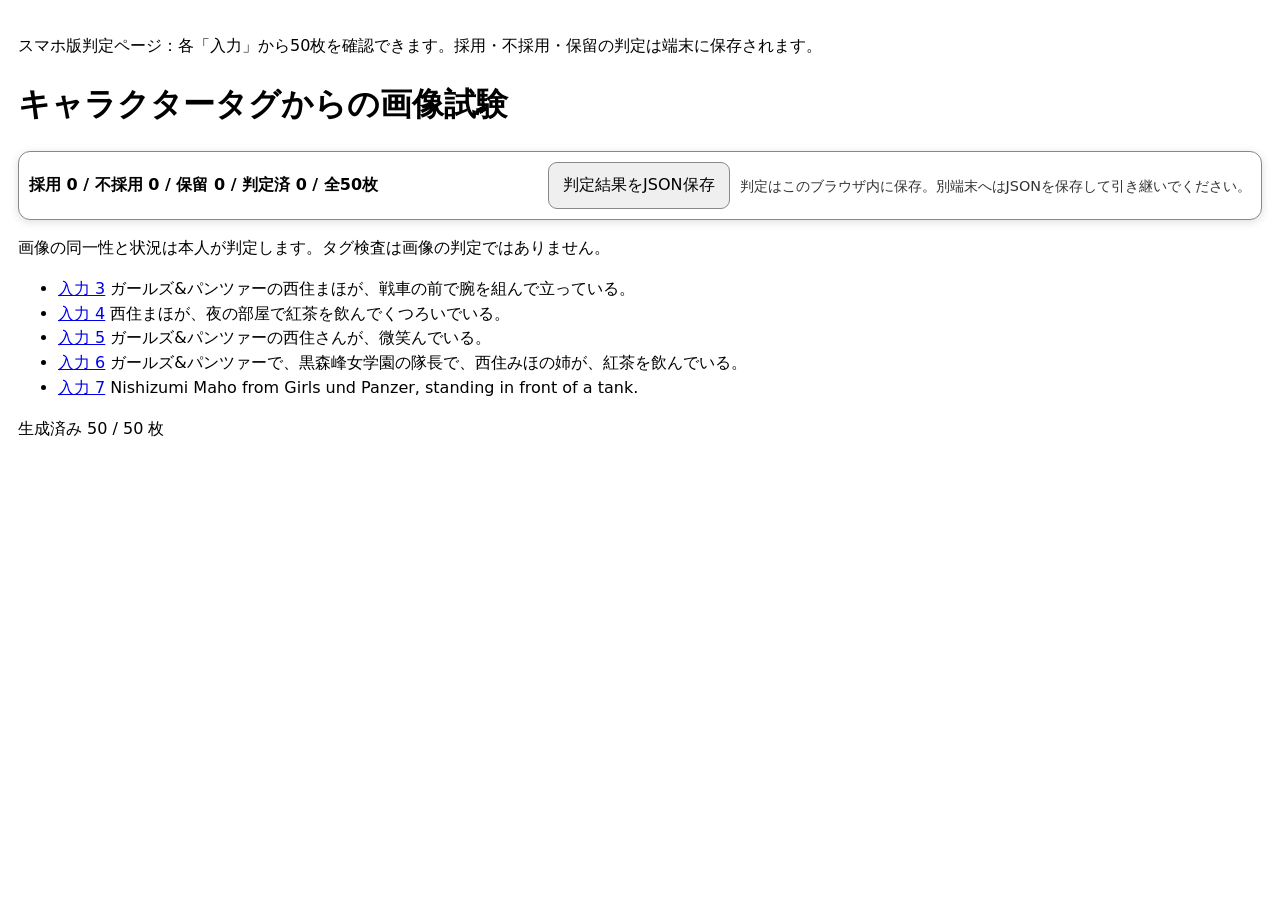
==== index.html @ db149118 "Publish iPhone review gallery for 50 evaluation images" ====
<!doctype html><html lang="ja"><meta charset="utf-8"><meta name="viewport" content="width=device-width"><title>画像試験</title><style>:root{color-scheme:light dark}body{font:16px system-ui;margin:1rem}table{border-collapse:collapse;table-layout:fixed;width:100%}td,th{border:1px solid #888;vertical-align:top;padding:.5rem;overflow-wrap:anywhere}img{width:100%}pre{white-space:pre-wrap;overflow-wrap:anywhere;font:inherit}.im{width:25%}.tags{width:22%}</style><link rel="stylesheet" href="review.css"><body><p>スマホ版判定ページ：各「入力」から50枚を確認できます。採用・不採用・保留の判定は端末に保存されます。</p>
<h1>キャラクタータグからの画像試験</h1><p>画像の同一性と状況は本人が判定します。タグ検査は画像の判定ではありません。</p><ul>
<li><a href="case-3.html">入力 3</a> ガールズ&amp;パンツァーの西住まほが、戦車の前で腕を組んで立っている。</li>
<li><a href="case-4.html">入力 4</a> 西住まほが、夜の部屋で紅茶を飲んでくつろいでいる。</li>
<li><a href="case-5.html">入力 5</a> ガールズ&amp;パンツァーの西住さんが、微笑んでいる。</li>
<li><a href="case-6.html">入力 6</a> ガールズ&amp;パンツァーで、黒森峰女学園の隊長で、西住みほの姉が、紅茶を飲んでいる。</li>
<li><a href="case-7.html">入力 7</a> Nishizumi Maho from Girls und Panzer, standing in front of a tank.</li>
</ul><p>生成済み 50 / 50 枚</p><script src="review.js"></script></body></html>
---- review.css ----
/* Mobile-friendly review controls. Content and image files are unchanged. */
body {max-width: 1540px; margin: 0 auto; padding: 18px; line-height: 1.55}
nav {margin-bottom: 14px}
.review-controls {display:flex;gap:7px;flex-wrap:wrap;margin-top:9px}
.review-controls button {padding:8px 12px;border:1px solid #777;border-radius:9px;background:transparent;color:inherit;font:inherit;cursor:pointer}
.review-controls button.selected {background:#126455;color:#fff;border-color:#126455}
.review-controls .status {font-size:.85em;padding-top:9px;opacity:.85}
.review-toolbar {position:sticky;top:0;z-index:8;background:Canvas;color:CanvasText;border:1px solid #888;border-radius:12px;padding:10px;margin:12px 0;display:flex;align-items:center;gap:10px;flex-wrap:wrap;box-shadow:0 2px 10px #0002}
.review-toolbar button {padding:10px 14px;border-radius:9px;border:1px solid #888;background:ButtonFace;color:ButtonText;font:inherit}
.review-toolbar strong {margin-right:auto}
.review-hint {font-size:.9rem;opacity:.8}
.im img,.im a {display:block;max-width:100%;height:auto}
@media (max-width:760px) {
  body {padding:10px;font-size:15px}
  h1 {font-size:1.4rem}
  table,tbody,tr,td {display:block;width:100%;box-sizing:border-box}
  table {border:0}
  thead {display:none}
  tr {border:1px solid #888;border-radius:14px;overflow:hidden;margin:0 0 16px;background:Canvas}
  td {border:0;border-bottom:1px solid #9995;padding:10px}
  td:last-child {border-bottom:0}
  td:before {font-weight:bold;display:block;font-size:.78rem;opacity:.72;margin-bottom:4px}
  td:nth-child(1):before {content:"元の入力"}
  td:nth-child(2):before {content:"描かせたいもの"}
  td:nth-child(3):before {content:"タグ文字列"}
  td:nth-child(4):before {content:"生成画像"}
  td:nth-child(5):before {content:"前提条件の検査"}
  td.im {width:100%;padding:0}
  td.im:before {margin:10px 10px 0}
  td.im img {width:100%;max-width:none}
  td pre {font-size:13px;line-height:1.45}
  .review-toolbar {top:5px}
}
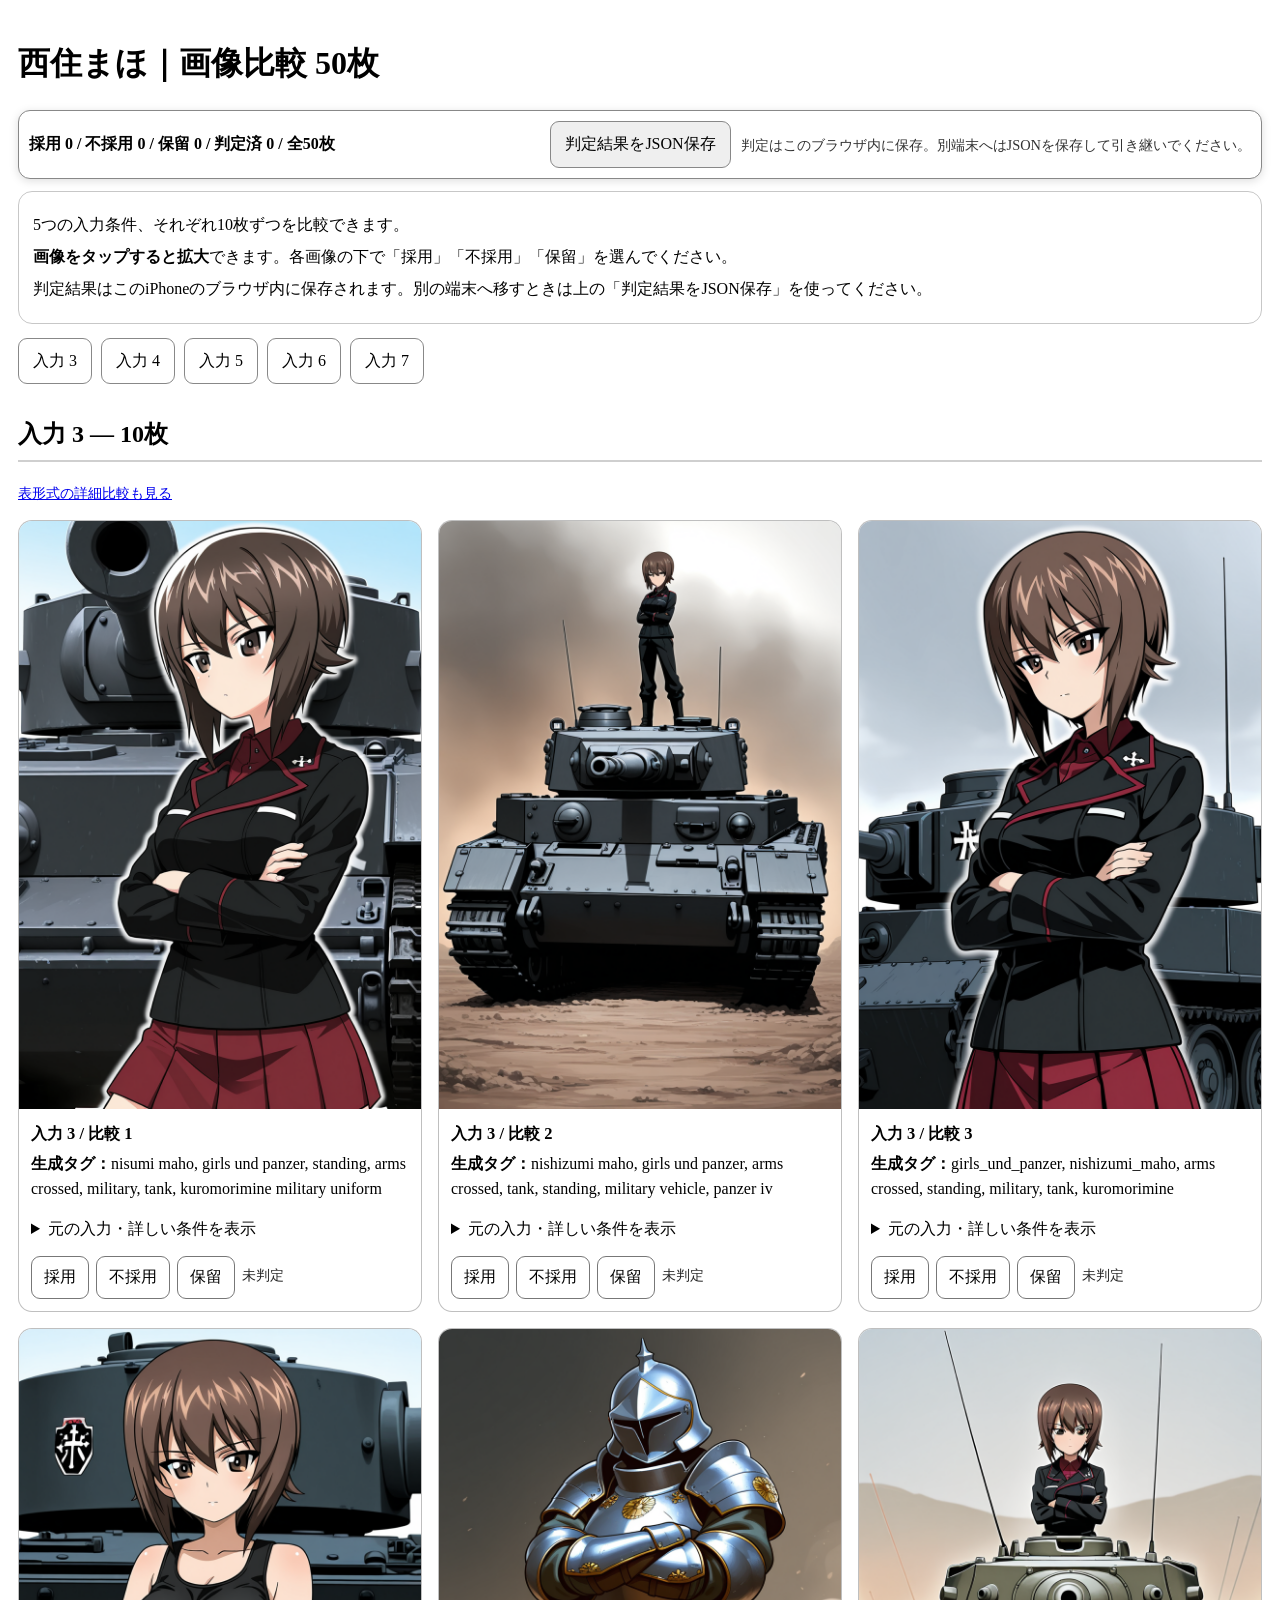
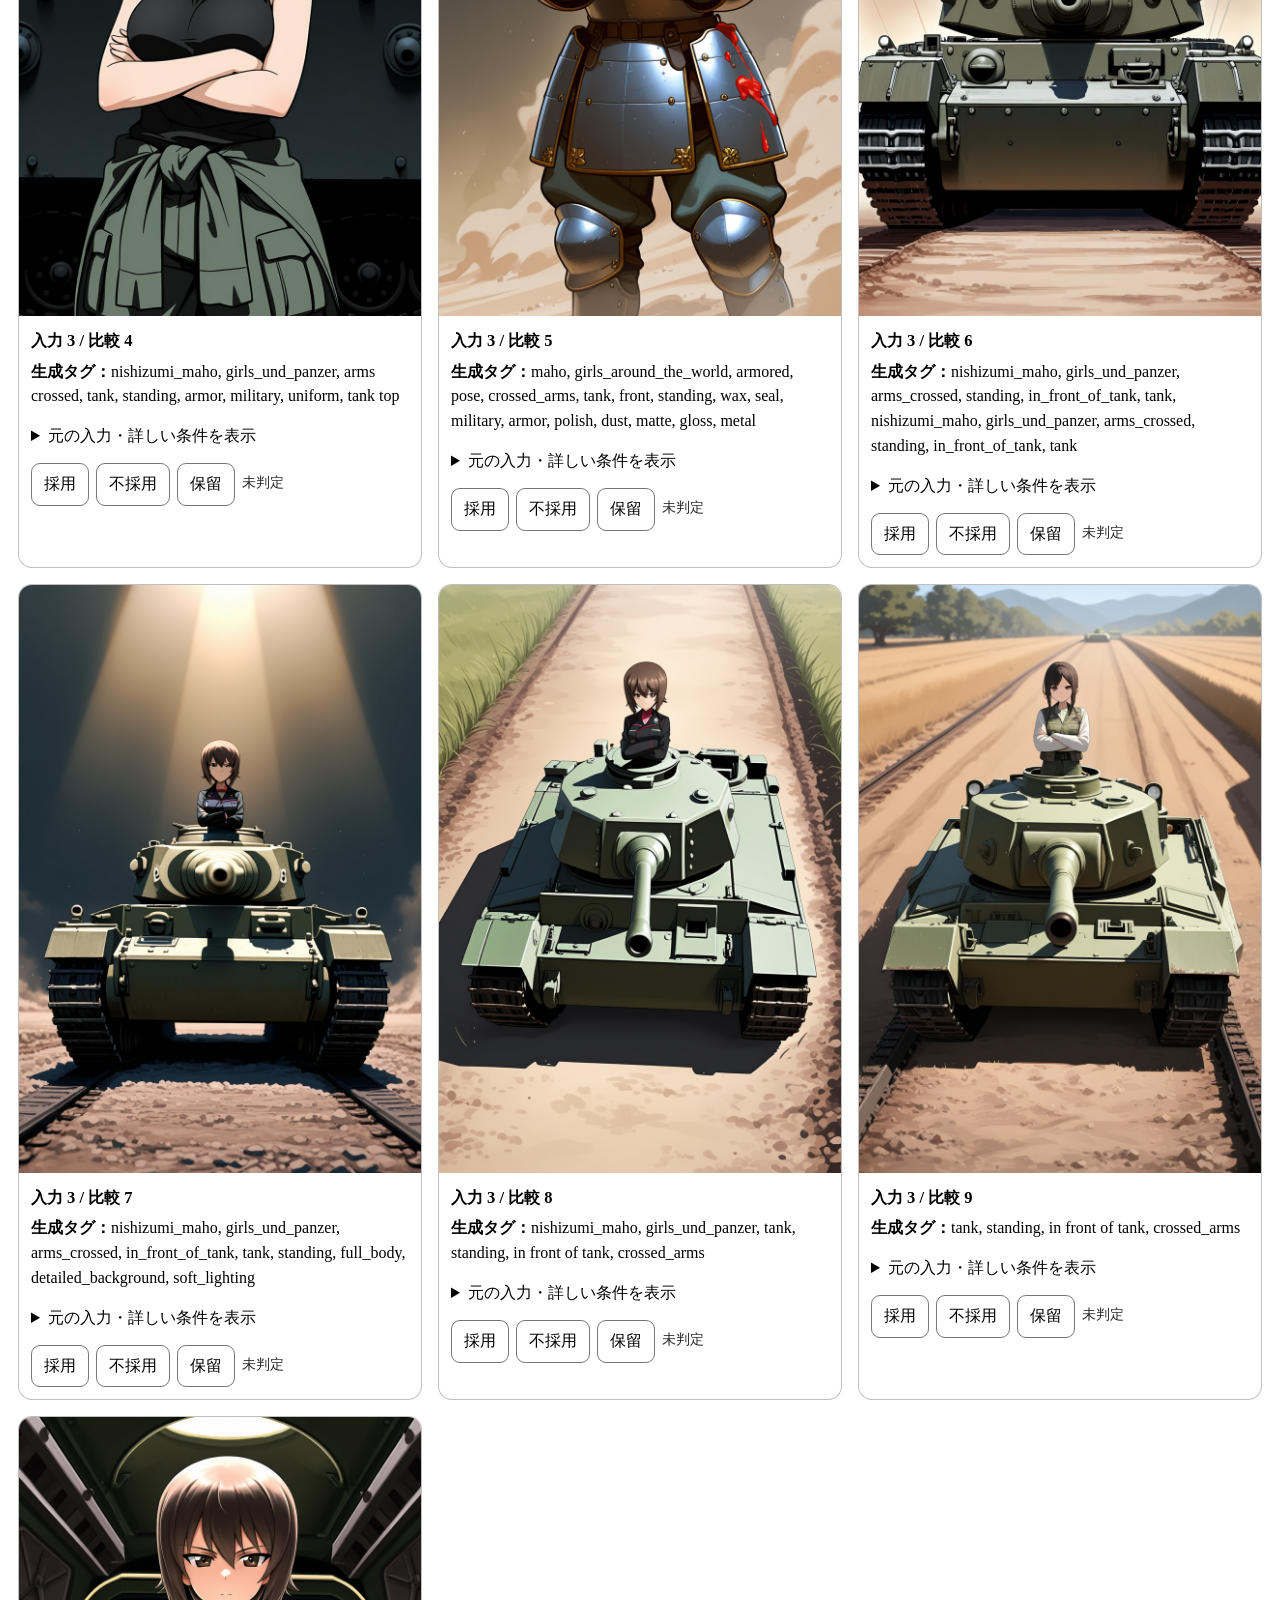
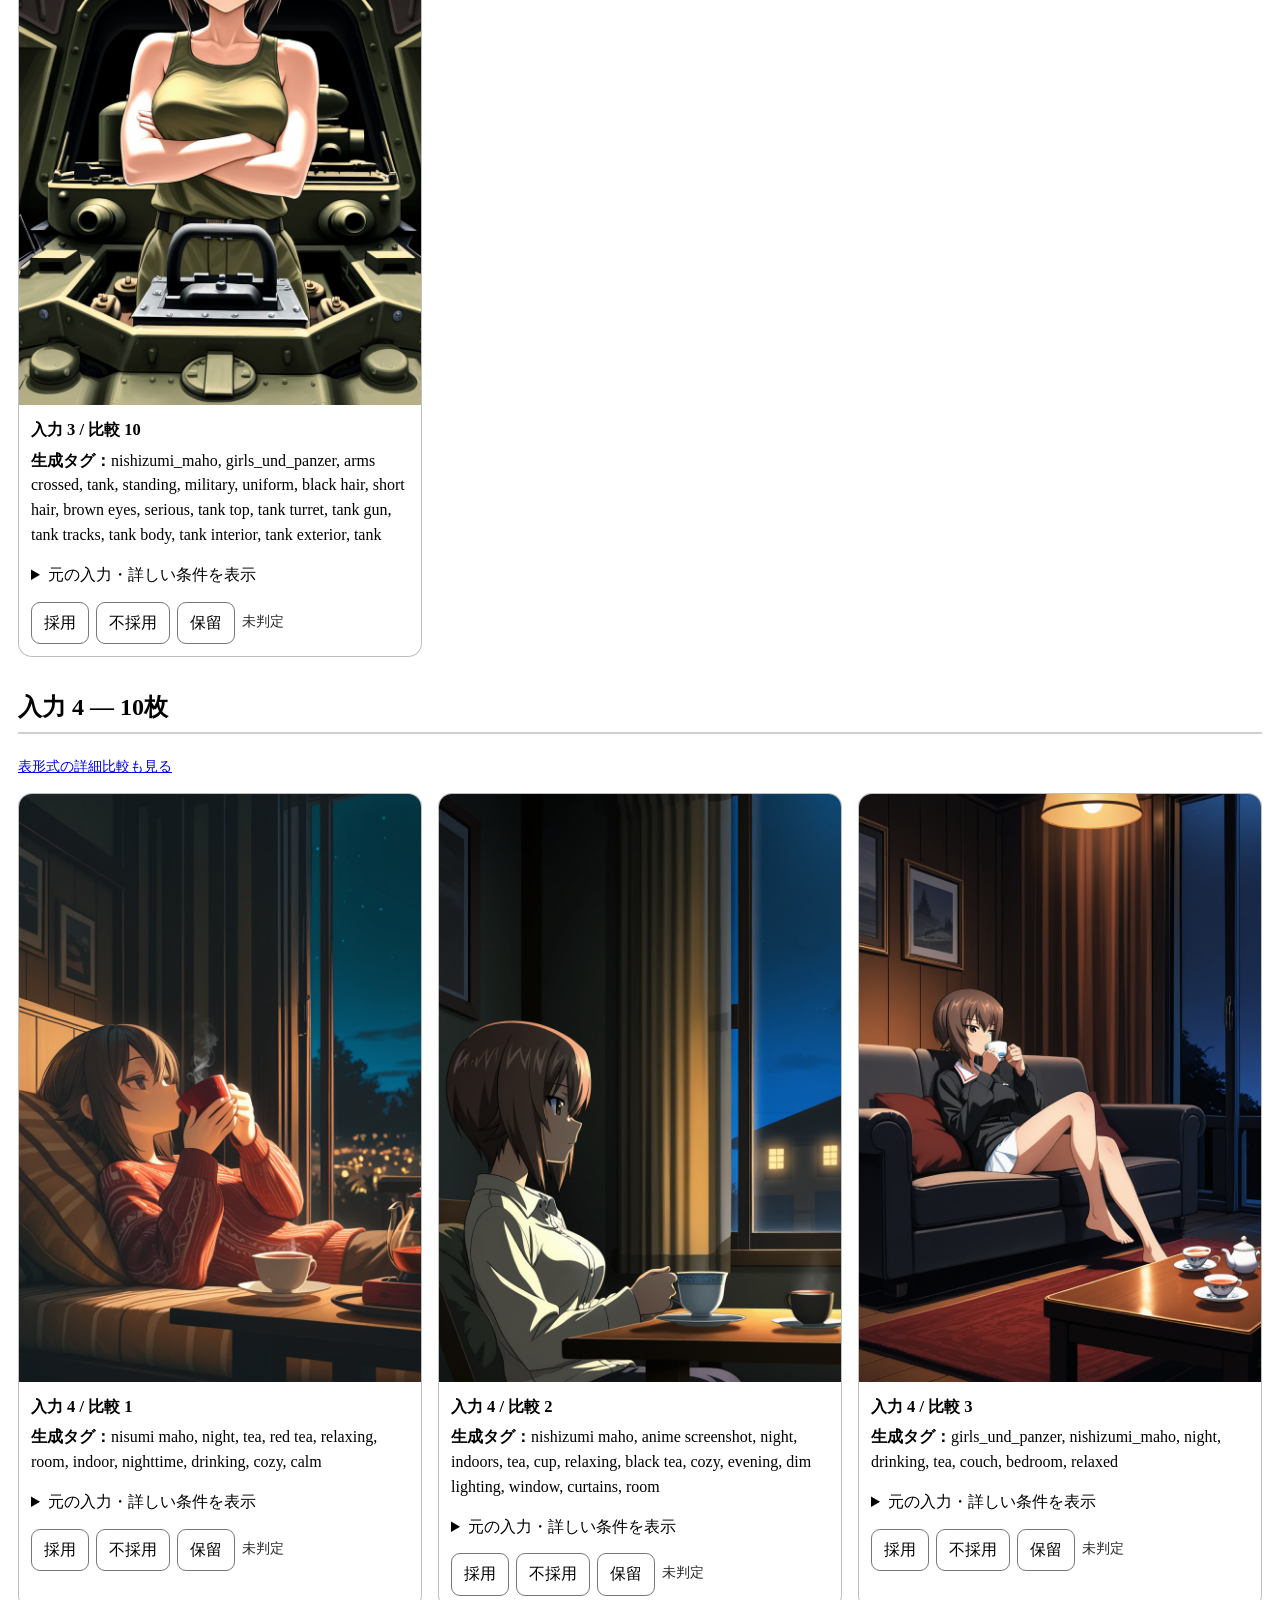
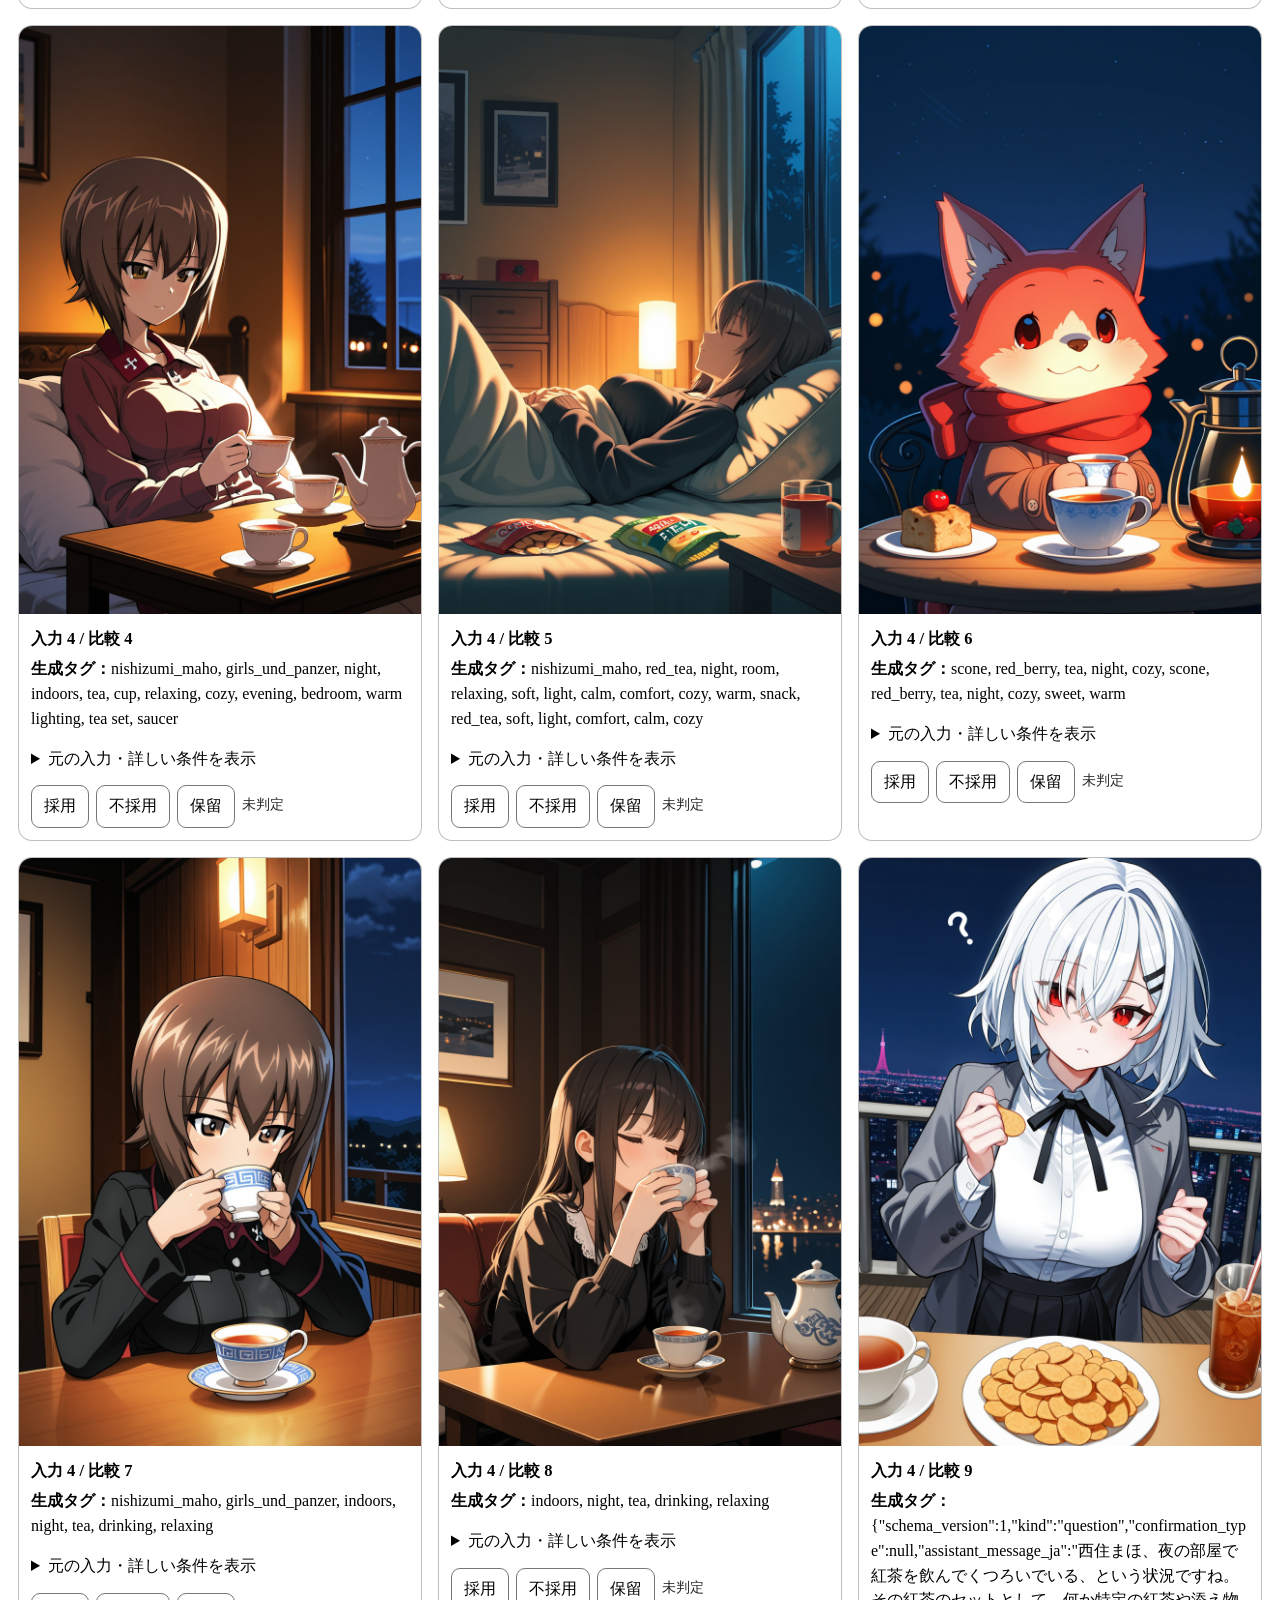
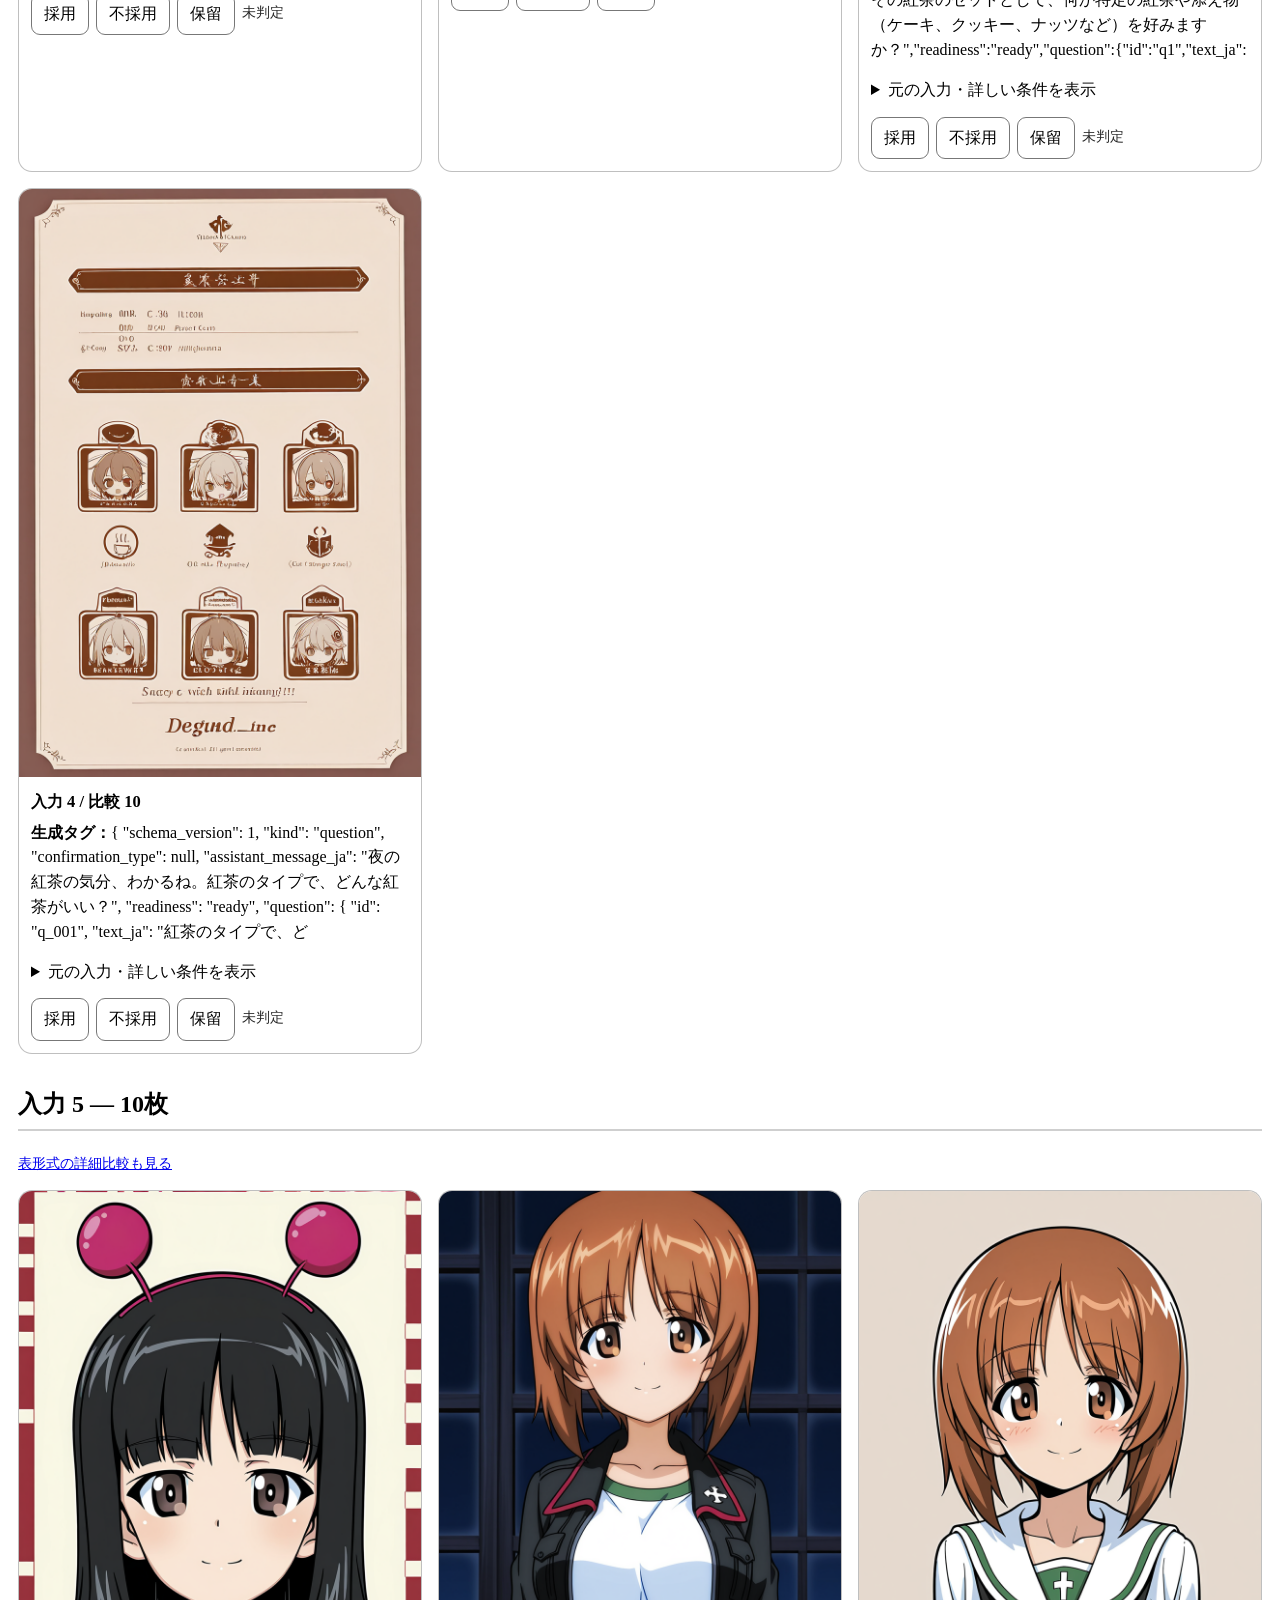
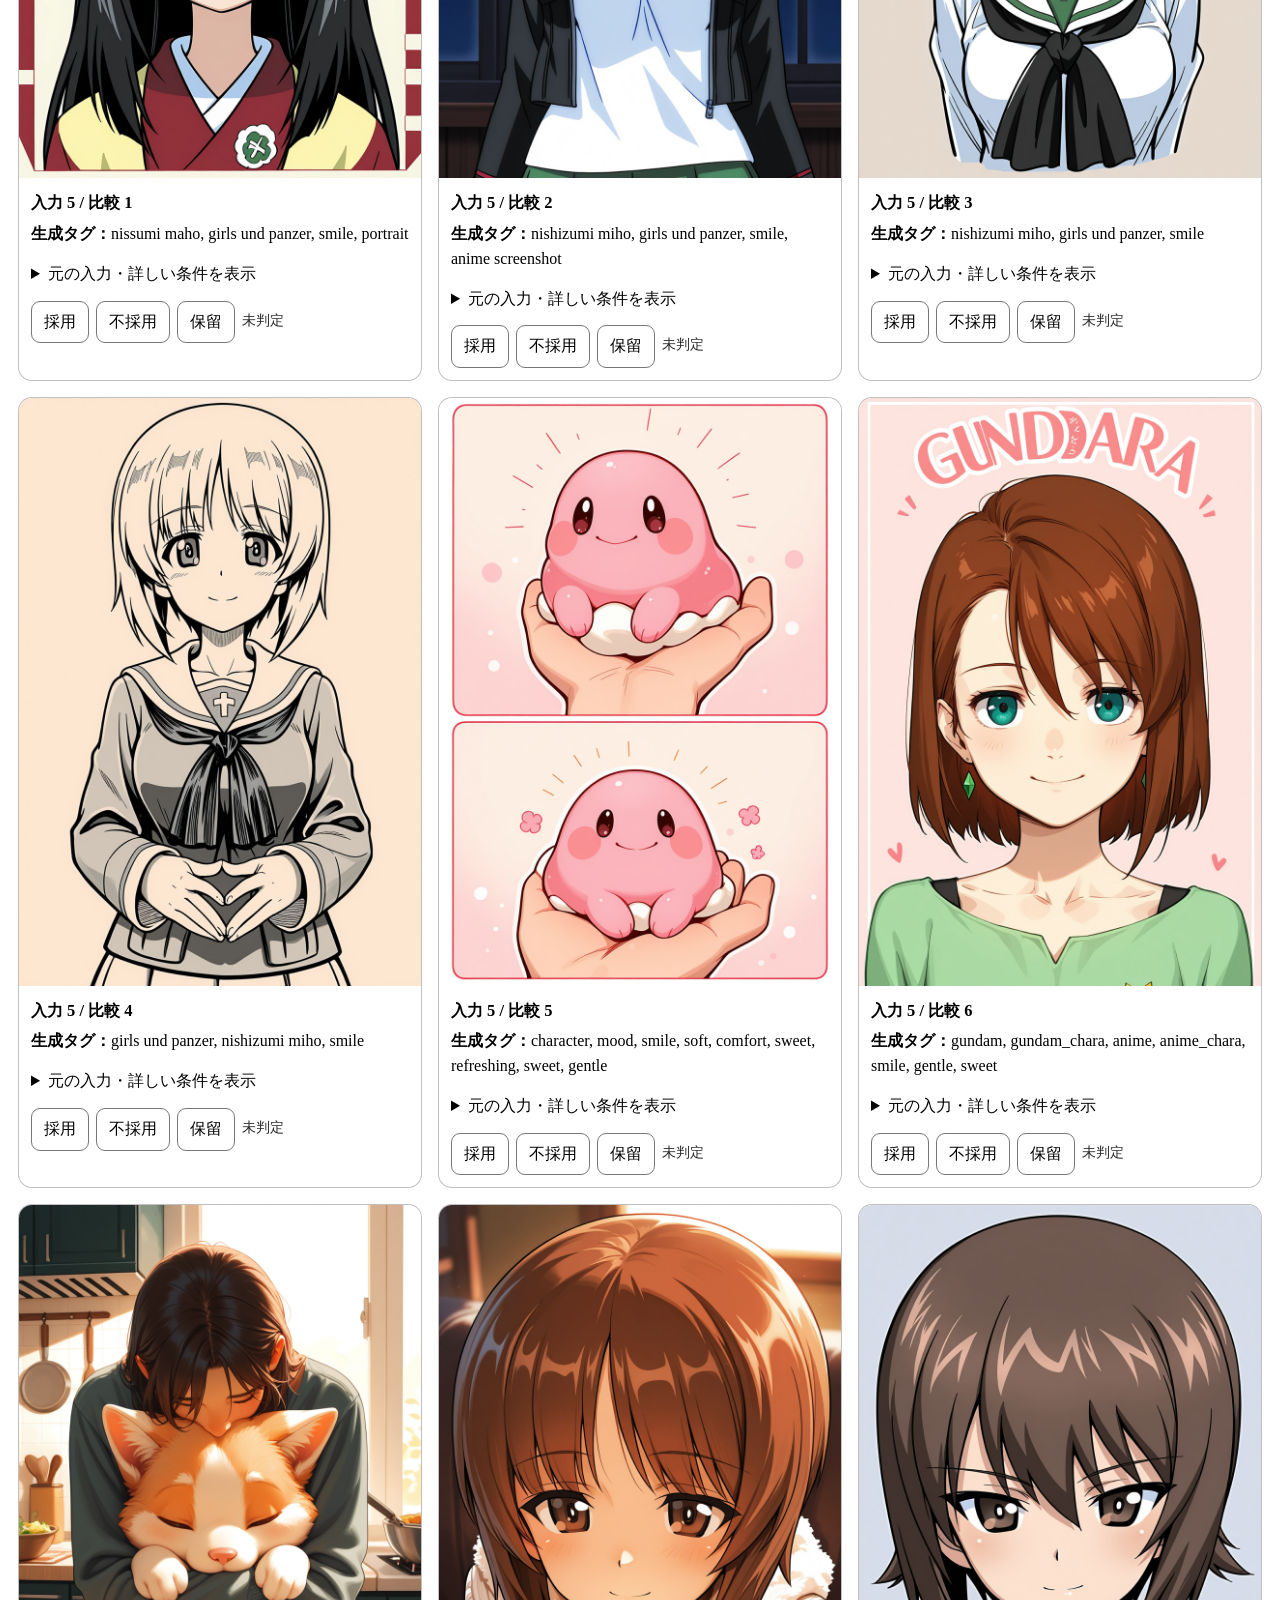
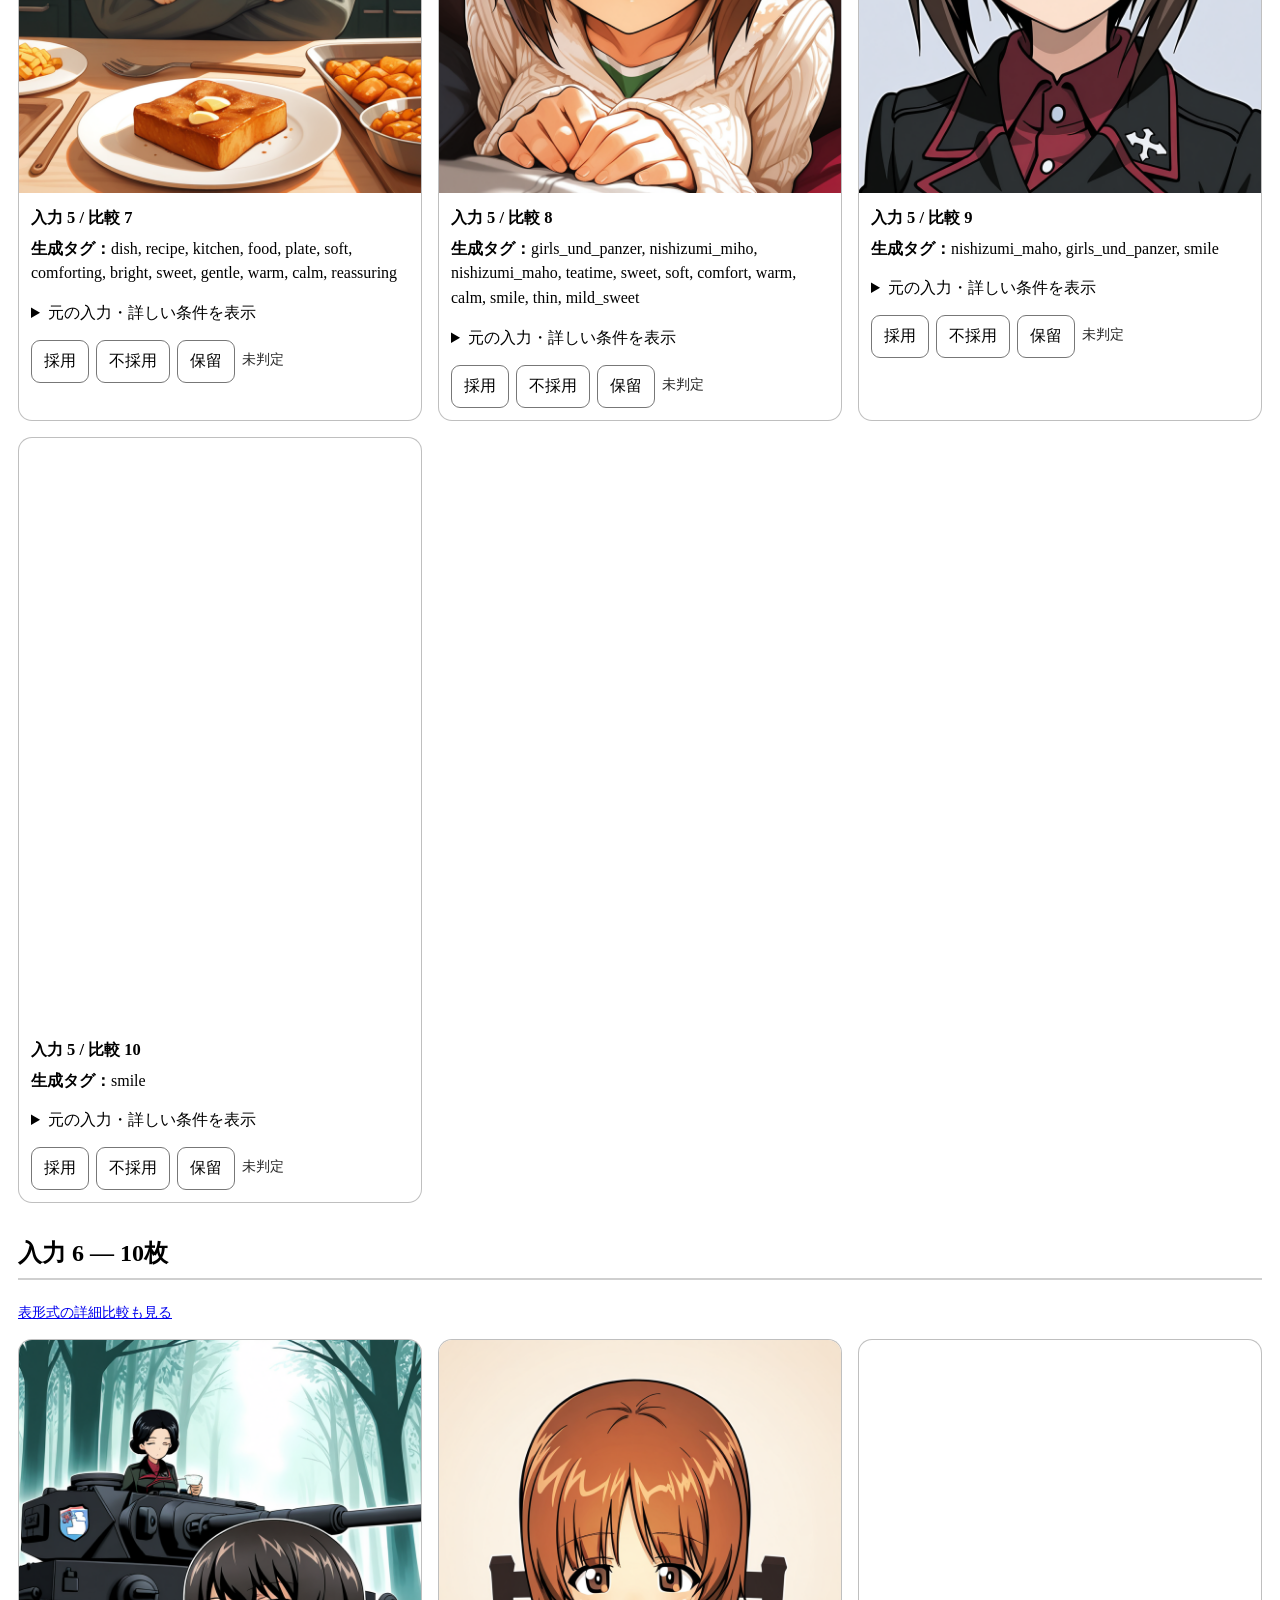
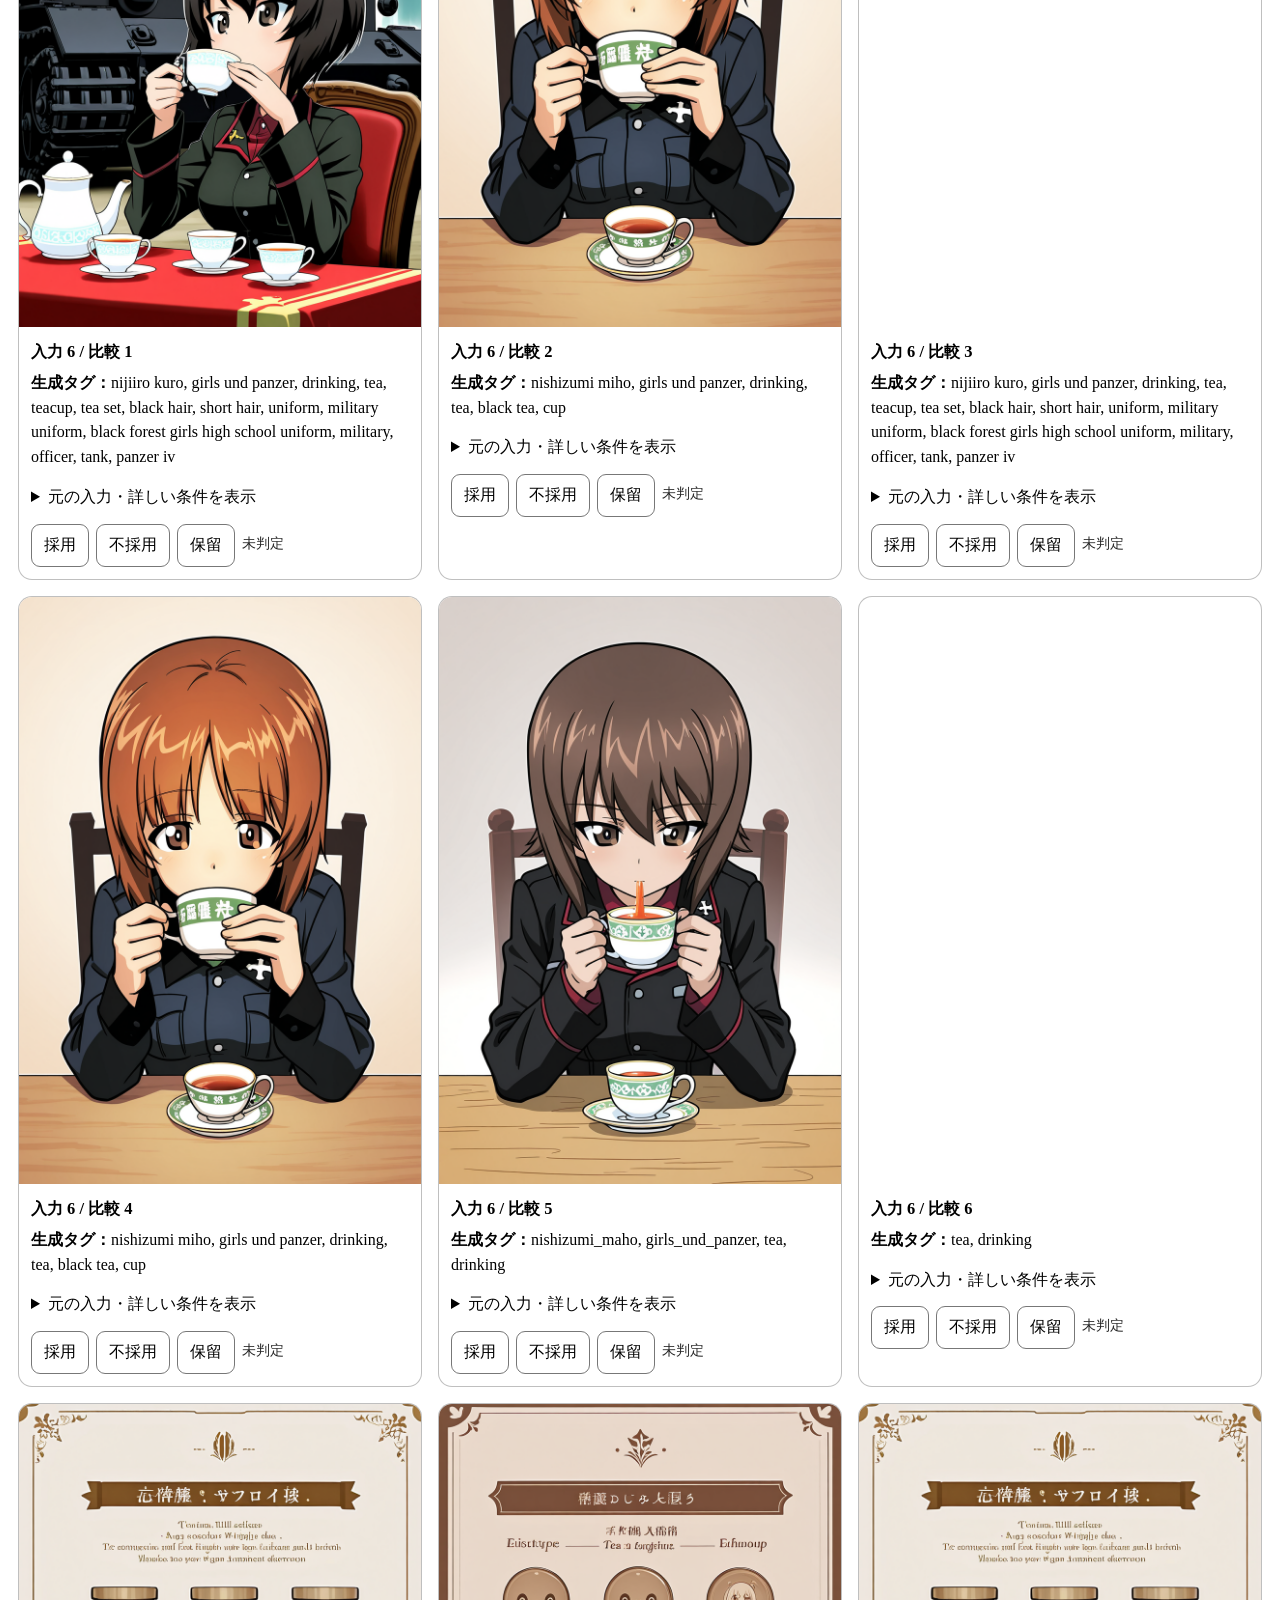
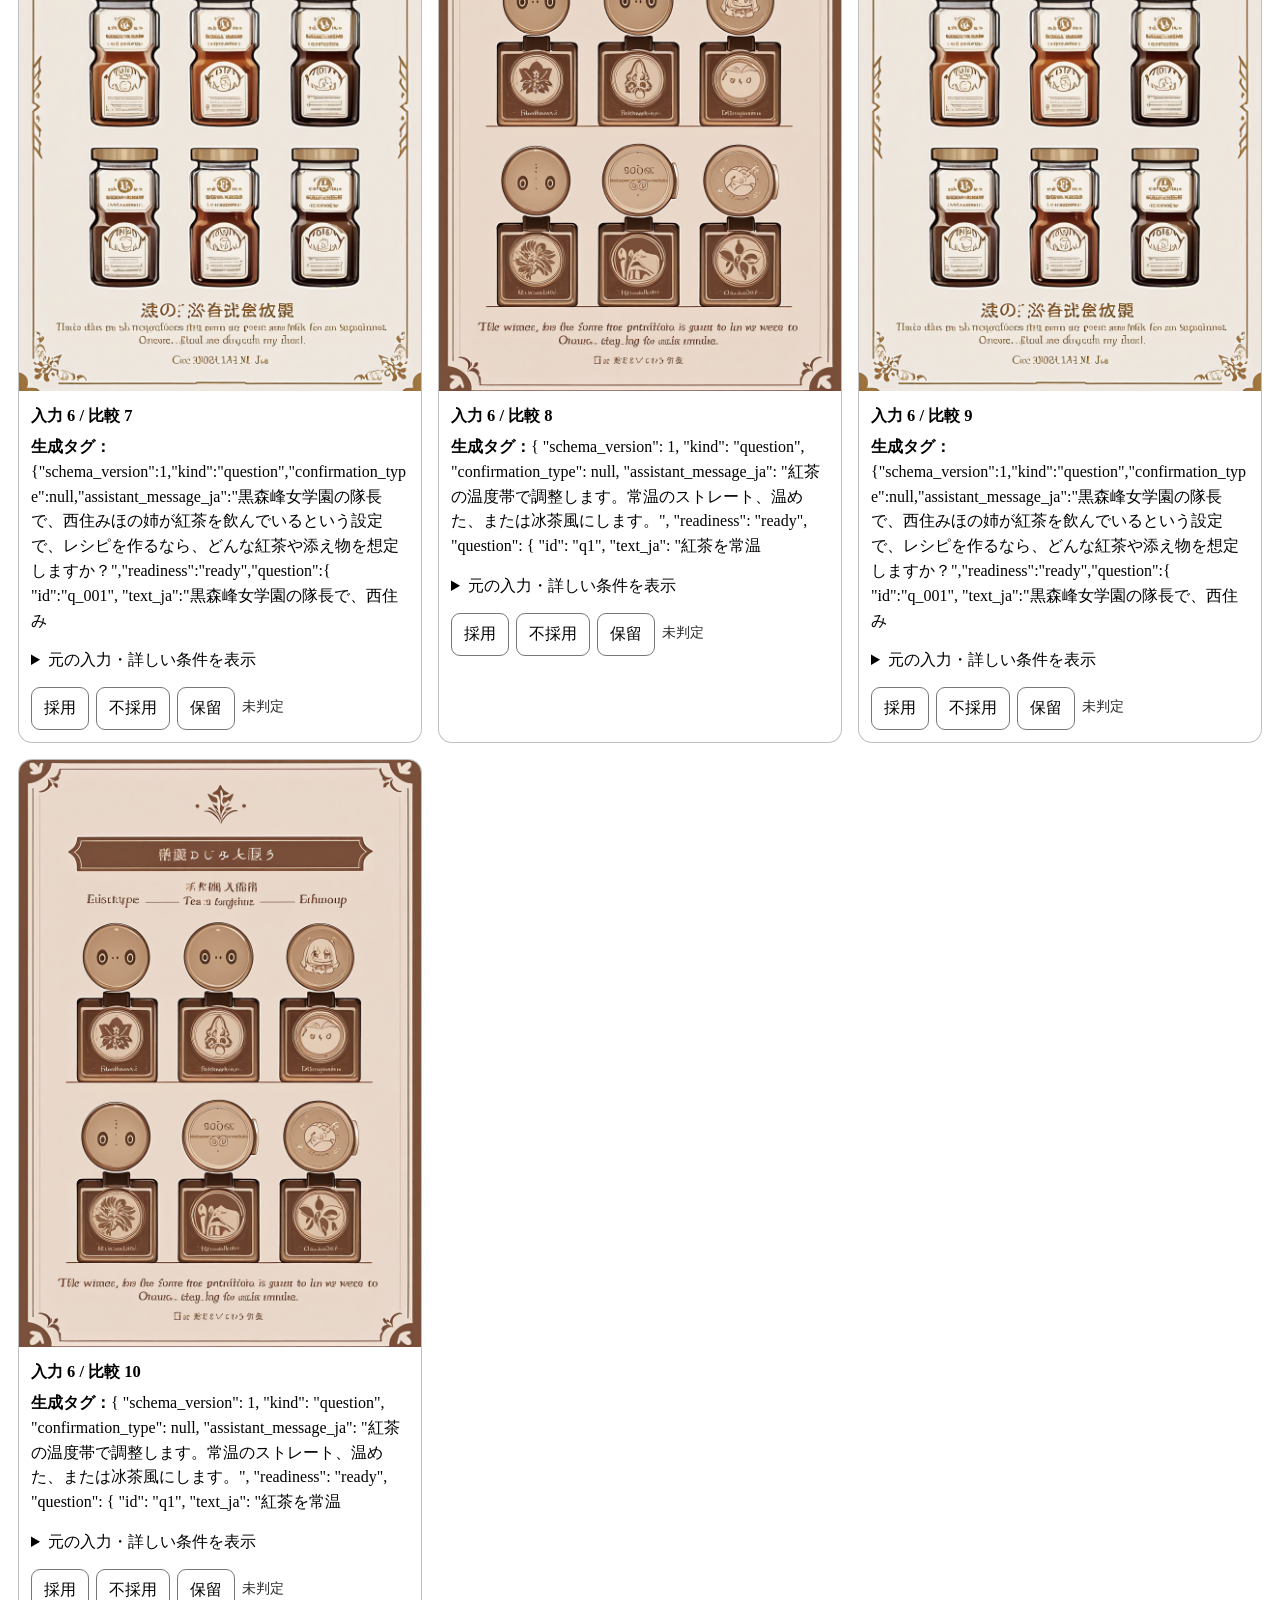
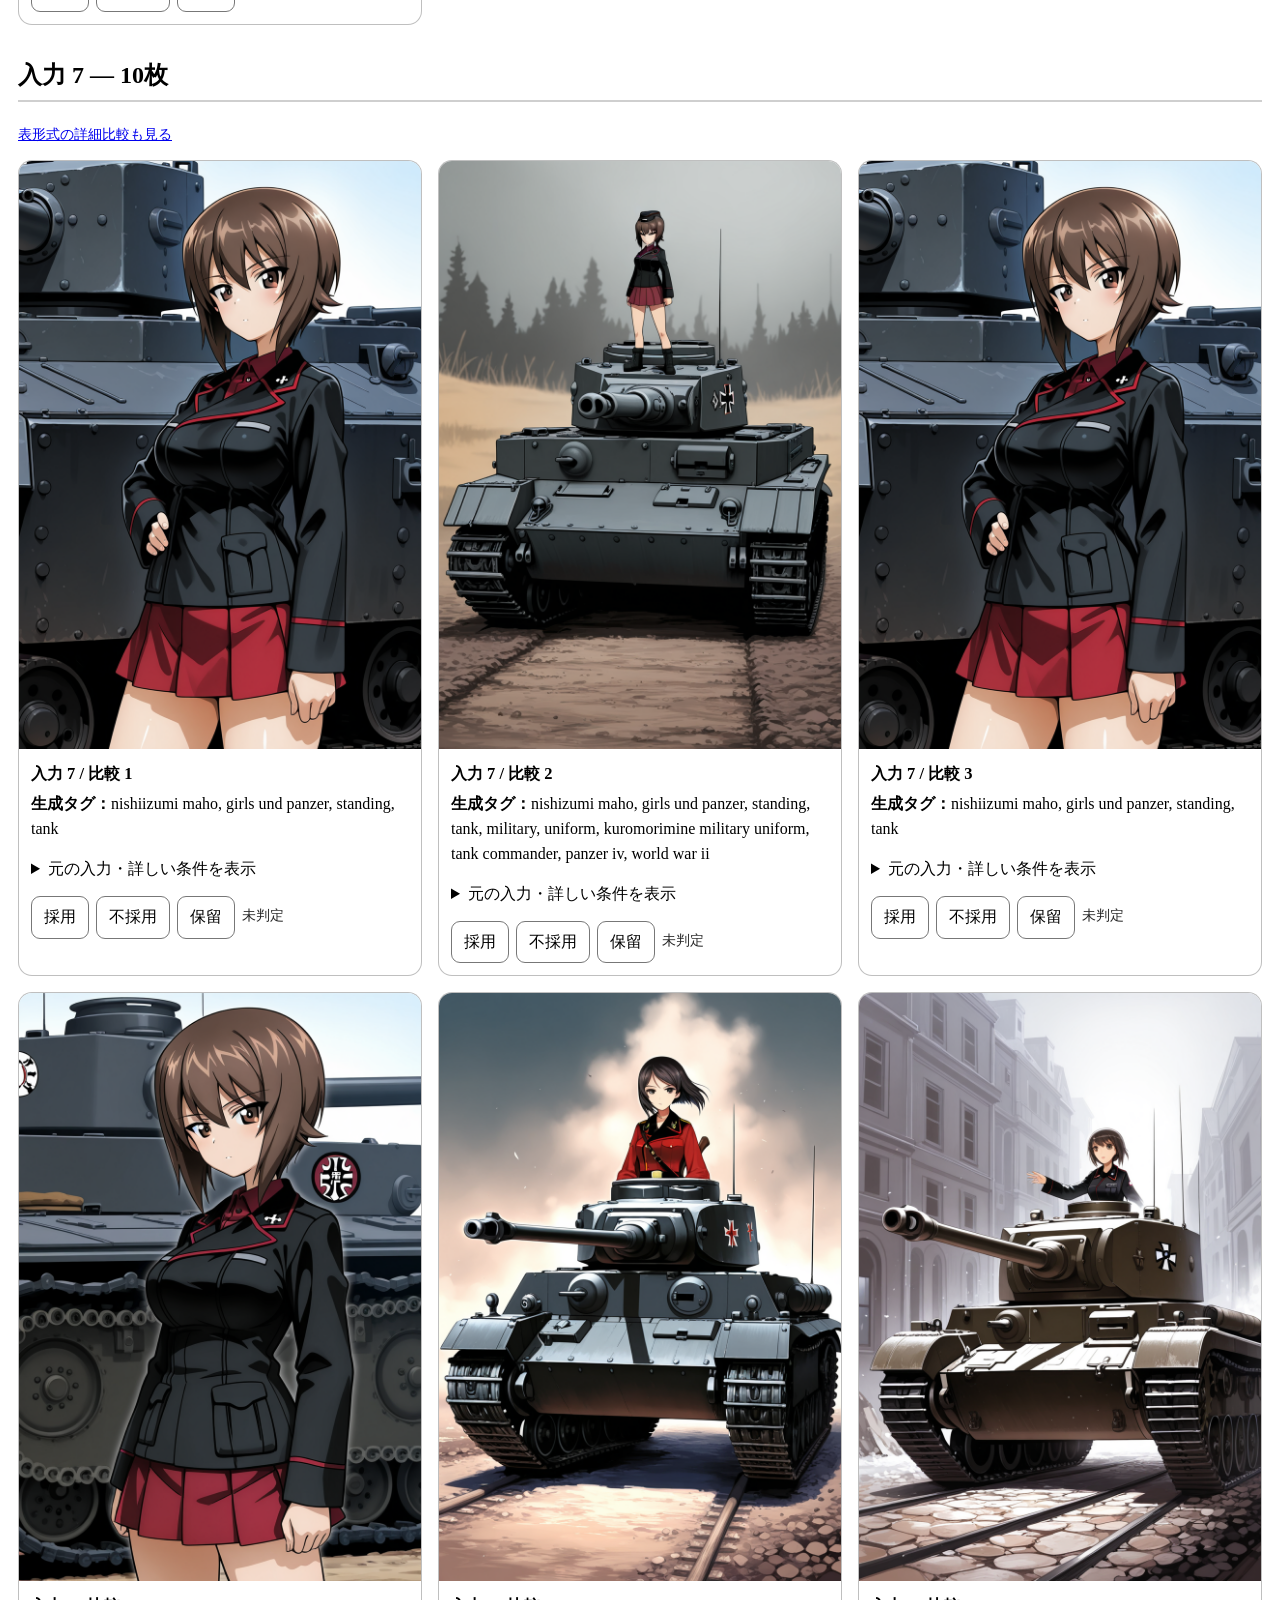
==== commit 72c627ad: "Make the 50-image review directly readable on iPhone" ====
--- a/index.html
+++ b/index.html
@@ -1,8 +1,336 @@
-<!doctype html><html lang="ja"><meta charset="utf-8"><meta name="viewport" content="width=device-width"><title>画像試験</title><style>:root{color-scheme:light dark}body{font:16px system-ui;margin:1rem}table{border-collapse:collapse;table-layout:fixed;width:100%}td,th{border:1px solid #888;vertical-align:top;padding:.5rem;overflow-wrap:anywhere}img{width:100%}pre{white-space:pre-wrap;overflow-wrap:anywhere;font:inherit}.im{width:25%}.tags{width:22%}</style><link rel="stylesheet" href="review.css"><body><p>スマホ版判定ページ：各「入力」から50枚を確認できます。採用・不採用・保留の判定は端末に保存されます。</p>
-<h1>キャラクタータグからの画像試験</h1><p>画像の同一性と状況は本人が判定します。タグ検査は画像の判定ではありません。</p><ul>
-<li><a href="case-3.html">入力 3</a> ガールズ&amp;パンツァーの西住まほが、戦車の前で腕を組んで立っている。</li>
-<li><a href="case-4.html">入力 4</a> 西住まほが、夜の部屋で紅茶を飲んでくつろいでいる。</li>
-<li><a href="case-5.html">入力 5</a> ガールズ&amp;パンツァーの西住さんが、微笑んでいる。</li>
-<li><a href="case-6.html">入力 6</a> ガールズ&amp;パンツァーで、黒森峰女学園の隊長で、西住みほの姉が、紅茶を飲んでいる。</li>
-<li><a href="case-7.html">入力 7</a> Nishizumi Maho from Girls und Panzer, standing in front of a tank.</li>
-</ul><p>生成済み 50 / 50 枚</p><script src="review.js"></script></body></html>+<!doctype html><html lang="ja"><head><meta charset="utf-8"><meta name="viewport" content="width=device-width,initial-scale=1"><title>西住まほ｜50枚の画像比較・判定</title><link rel="stylesheet" href="review.css"></head><body><h1>西住まほ｜画像比較 50枚</h1><div class="gallery-intro"><p>5つの入力条件、それぞれ10枚ずつを比較できます。</p><p><strong>画像をタップすると拡大</strong>できます。各画像の下で「採用」「不採用」「保留」を選んでください。</p><p>判定結果はこのiPhoneのブラウザ内に保存されます。別の端末へ移すときは上の「判定結果をJSON保存」を使ってください。</p></div><nav class="gallery-navigation"><a href="#case-3">入力 3</a><a href="#case-4">入力 4</a><a href="#case-5">入力 5</a><a href="#case-6">入力 6</a><a href="#case-7">入力 7</a></nav><section id="case-3" class="gallery-case"><h2>入力 3 — 10枚</h2><p class="case-caption"><a class="case-link" href="case-3.html">表形式の詳細比較も見る</a></p><div class="gallery-grid"><article class="review-card"><a class="image-link" href="images/c3-candidate-none-s1-image42.png"><img src="images/c3-candidate-none-s1-image42.png" loading="lazy" alt="入力 3 / 比較 1" decoding="async"></a><div class="card-content"><h3>入力 3 / 比較 1</h3><p><strong>生成タグ：</strong>nisumi maho, girls und panzer, standing, arms crossed, military, tank, kuromorimine military uniform</p><details><summary>元の入力・詳しい条件を表示</summary><p>ガールズ&amp;パンツァーの西住まほが、戦車の前で腕を組んで立っている。</p><p>ガールズ&amp;パンツァーの西住まほ<br>戦車の前<br>腕を組んで立つ</p><pre><pre>条件: candidate / none / seed 1
+正規タグ: False
+作品タグ: False
+タグ数: 7
+存在しない: nisumi_maho
+未確認: 
+別名: {}</pre></pre></details></div></article><article class="review-card"><a class="image-link" href="images/c3-candidate-none-s2-image42.png"><img src="images/c3-candidate-none-s2-image42.png" loading="lazy" alt="入力 3 / 比較 2" decoding="async"></a><div class="card-content"><h3>入力 3 / 比較 2</h3><p><strong>生成タグ：</strong>nishizumi maho, girls und panzer, arms crossed, tank, standing, military vehicle, panzer iv</p><details><summary>元の入力・詳しい条件を表示</summary><p>ガールズ&amp;パンツァーの西住まほが、戦車の前で腕を組んで立っている。</p><p>ガールズ&amp;パンツァーの西住まほ<br>戦車の前<br>腕を組んで立つ</p><pre><pre>条件: candidate / none / seed 2
+正規タグ: False
+作品タグ: False
+タグ数: 7
+存在しない: 
+未確認: 
+別名: {}</pre></pre></details></div></article><article class="review-card"><a class="image-link" href="images/c3-candidate-with-s1-image42.png"><img src="images/c3-candidate-with-s1-image42.png" loading="lazy" alt="入力 3 / 比較 3" decoding="async"></a><div class="card-content"><h3>入力 3 / 比較 3</h3><p><strong>生成タグ：</strong>girls_und_panzer, nishizumi_maho, arms crossed, standing, military, tank, kuromorimine</p><details><summary>元の入力・詳しい条件を表示</summary><p>ガールズ&amp;パンツァーの西住まほが、戦車の前で腕を組んで立っている。</p><p>ガールズ&amp;パンツァーの西住まほ<br>戦車の前<br>腕を組んで立つ</p><pre><pre>条件: candidate / with / seed 1
+正規タグ: True
+作品タグ: True
+タグ数: 7
+存在しない: 
+未確認: 
+別名: {}</pre></pre></details></div></article><article class="review-card"><a class="image-link" href="images/c3-candidate-with-s2-image42.png"><img src="images/c3-candidate-with-s2-image42.png" loading="lazy" alt="入力 3 / 比較 4" decoding="async"></a><div class="card-content"><h3>入力 3 / 比較 4</h3><p><strong>生成タグ：</strong>nishizumi_maho, girls_und_panzer, arms crossed, tank, standing, armor, military, uniform, tank top</p><details><summary>元の入力・詳しい条件を表示</summary><p>ガールズ&amp;パンツァーの西住まほが、戦車の前で腕を組んで立っている。</p><p>ガールズ&amp;パンツァーの西住まほ<br>戦車の前<br>腕を組んで立つ</p><pre><pre>条件: candidate / with / seed 2
+正規タグ: True
+作品タグ: True
+タグ数: 9
+存在しない: 
+未確認: 
+別名: {}</pre></pre></details></div></article><article class="review-card"><a class="image-link" href="images/c3-bonsai_product-none-s2-image42.png"><img src="images/c3-bonsai_product-none-s2-image42.png" loading="lazy" alt="入力 3 / 比較 5" decoding="async"></a><div class="card-content"><h3>入力 3 / 比較 5</h3><p><strong>生成タグ：</strong>maho, girls_around_the_world, armored, pose, crossed_arms, tank, front, standing, wax, seal, military, armor, polish, dust, matte, gloss, metal</p><details><summary>元の入力・詳しい条件を表示</summary><p>ガールズ&amp;パンツァーの西住まほが、戦車の前で腕を組んで立っている。</p><p>ガールズ&amp;パンツァーの西住まほ<br>戦車の前<br>腕を組んで立つ</p><pre><pre>条件: bonsai_product / none / seed 2
+正規タグ: False
+作品タグ: False
+タグ数: 17
+存在しない: girls_around_the_world, matte
+未確認: 
+別名: {&quot;polish&quot;: &quot;polish_text&quot;}</pre></pre></details></div></article><article class="review-card"><a class="image-link" href="images/c3-bonsai_product-with-s2-image42.png"><img src="images/c3-bonsai_product-with-s2-image42.png" loading="lazy" alt="入力 3 / 比較 6" decoding="async"></a><div class="card-content"><h3>入力 3 / 比較 6</h3><p><strong>生成タグ：</strong>nishizumi_maho, girls_und_panzer, arms_crossed, standing, in_front_of_tank, tank, nishizumi_maho, girls_und_panzer, arms_crossed, standing, in_front_of_tank, tank</p><details><summary>元の入力・詳しい条件を表示</summary><p>ガールズ&amp;パンツァーの西住まほが、戦車の前で腕を組んで立っている。</p><p>ガールズ&amp;パンツァーの西住まほ<br>戦車の前<br>腕を組んで立つ</p><pre><pre>条件: bonsai_product / with / seed 2
+正規タグ: True
+作品タグ: True
+タグ数: 12
+存在しない: in_front_of_tank, in_front_of_tank
+未確認: 
+別名: {}</pre></pre></details></div></article><article class="review-card"><a class="image-link" href="images/c3-bonsai_product-with-s3-image42.png"><img src="images/c3-bonsai_product-with-s3-image42.png" loading="lazy" alt="入力 3 / 比較 7" decoding="async"></a><div class="card-content"><h3>入力 3 / 比較 7</h3><p><strong>生成タグ：</strong>nishizumi_maho, girls_und_panzer, arms_crossed, in_front_of_tank, tank, standing, full_body, detailed_background, soft_lighting</p><details><summary>元の入力・詳しい条件を表示</summary><p>ガールズ&amp;パンツァーの西住まほが、戦車の前で腕を組んで立っている。</p><p>ガールズ&amp;パンツァーの西住まほ<br>戦車の前<br>腕を組んで立つ</p><pre><pre>条件: bonsai_product / with / seed 3
+正規タグ: True
+作品タグ: True
+タグ数: 9
+存在しない: in_front_of_tank
+未確認: 
+別名: {}</pre></pre></details></div></article><article class="review-card"><a class="image-link" href="images/c3-control-image42.png"><img src="images/c3-control-image42.png" loading="lazy" alt="入力 3 / 比較 8" decoding="async"></a><div class="card-content"><h3>入力 3 / 比較 8</h3><p><strong>生成タグ：</strong>nishizumi_maho, girls_und_panzer, tank, standing, in front of tank, crossed_arms</p><details><summary>元の入力・詳しい条件を表示</summary><p>ガールズ&amp;パンツァーの西住まほが、戦車の前で腕を組んで立っている。</p><p>ガールズ&amp;パンツァーの西住まほ<br>戦車の前<br>腕を組んで立つ</p><pre><pre>条件: control / control / seed None
+正規タグ: True
+作品タグ: True
+タグ数: 6
+存在しない: in_front_of_tank
+未確認: 
+別名: {}</pre></pre></details></div></article><article class="review-card"><a class="image-link" href="images/c3-situation-image42.png"><img src="images/c3-situation-image42.png" loading="lazy" alt="入力 3 / 比較 9" decoding="async"></a><div class="card-content"><h3>入力 3 / 比較 9</h3><p><strong>生成タグ：</strong>tank, standing, in front of tank, crossed_arms</p><details><summary>元の入力・詳しい条件を表示</summary><p>ガールズ&amp;パンツァーの西住まほが、戦車の前で腕を組んで立っている。</p><p>ガールズ&amp;パンツァーの西住まほ<br>戦車の前<br>腕を組んで立つ</p><pre><pre>条件: situation / control / seed None
+正規タグ: False
+作品タグ: False
+タグ数: 4
+存在しない: in_front_of_tank
+未確認: 
+別名: {}</pre></pre></details></div></article><article class="review-card"><a class="image-link" href="images/c3-candidate-with-s1-temperature0-supplement-image42.png"><img src="images/c3-candidate-with-s1-temperature0-supplement-image42.png" loading="lazy" alt="入力 3 / 比較 10" decoding="async"></a><div class="card-content"><h3>入力 3 / 比較 10</h3><p><strong>生成タグ：</strong>nishizumi_maho, girls_und_panzer, arms crossed, tank, standing, military, uniform, black hair, short hair, brown eyes, serious, tank top, tank turret, tank gun, tank tracks, tank body, tank interior, tank exterior, tank </p><details><summary>元の入力・詳しい条件を表示</summary><p>ガールズ&amp;パンツァーの西住まほが、戦車の前で腕を組んで立っている。</p><p>ガールズ&amp;パンツァーの西住まほ<br>戦車の前<br>腕を組んで立つ</p><pre><pre>条件: candidate_preliminary / with / seed 1
+予備実行: 温度 0
+正規タグ: True
+作品タグ: True
+タグ数: 40
+存在しない: tank_body, tank_exterior, tank_crew, tank_commander, tank_driver, tank_gunner, tank_loader, tank_mechanic, tank_engineer, tank_officer, tank_soldier, tank_crew_member, tank_operator, tank_pilot, tank_driver&#x27;s_seat, tank_gunner&#x27;s_seat, tank_loader&#x27;s_seat, tank_mechanic&#x27;s_seat, tank_engineer&#x27;s_seat, tank_officer&#x27;s_seat, tank_soldier&#x27;s_seat, tank_crew_member&#x27;s_seat, tank_operator&#x27;s_seat, tank_pilot&#x27;s_seat
+未確認: 
+別名: {}</pre></pre></details></div></article></div></section><section id="case-4" class="gallery-case"><h2>入力 4 — 10枚</h2><p class="case-caption"><a class="case-link" href="case-4.html">表形式の詳細比較も見る</a></p><div class="gallery-grid"><article class="review-card"><a class="image-link" href="images/c4-candidate-none-s1-image42.png"><img src="images/c4-candidate-none-s1-image42.png" loading="lazy" alt="入力 4 / 比較 1" decoding="async"></a><div class="card-content"><h3>入力 4 / 比較 1</h3><p><strong>生成タグ：</strong>nisumi maho, night, tea, red tea, relaxing, room, indoor, nighttime, drinking, cozy, calm</p><details><summary>元の入力・詳しい条件を表示</summary><p>西住まほが、夜の部屋で紅茶を飲んでくつろいでいる。</p><p>西住まほ<br>夜の部屋<br>紅茶を飲んでくつろぐ</p><pre><pre>条件: candidate / none / seed 1
+正規タグ: False
+作品タグ: False
+タグ数: 11
+存在しない: nisumi_maho, red_tea
+未確認: 
+別名: {}</pre></pre></details></div></article><article class="review-card"><a class="image-link" href="images/c4-candidate-none-s2-image42.png"><img src="images/c4-candidate-none-s2-image42.png" loading="lazy" alt="入力 4 / 比較 2" decoding="async"></a><div class="card-content"><h3>入力 4 / 比較 2</h3><p><strong>生成タグ：</strong>nishizumi maho, anime screenshot, night, indoors, tea, cup, relaxing, black tea, cozy, evening, dim lighting, window, curtains, room</p><details><summary>元の入力・詳しい条件を表示</summary><p>西住まほが、夜の部屋で紅茶を飲んでくつろいでいる。</p><p>西住まほ<br>夜の部屋<br>紅茶を飲んでくつろぐ</p><pre><pre>条件: candidate / none / seed 2
+正規タグ: False
+作品タグ: False
+タグ数: 14
+存在しない: 
+未確認: 
+別名: {}</pre></pre></details></div></article><article class="review-card"><a class="image-link" href="images/c4-candidate-with-s1-image42.png"><img src="images/c4-candidate-with-s1-image42.png" loading="lazy" alt="入力 4 / 比較 3" decoding="async"></a><div class="card-content"><h3>入力 4 / 比較 3</h3><p><strong>生成タグ：</strong>girls_und_panzer, nishizumi_maho, night, drinking, tea, couch, bedroom, relaxed</p><details><summary>元の入力・詳しい条件を表示</summary><p>西住まほが、夜の部屋で紅茶を飲んでくつろいでいる。</p><p>西住まほ<br>夜の部屋<br>紅茶を飲んでくつろぐ</p><pre><pre>条件: candidate / with / seed 1
+正規タグ: True
+作品タグ: True
+タグ数: 8
+存在しない: 
+未確認: 
+別名: {&quot;relaxed&quot;: &quot;relaxing&quot;}</pre></pre></details></div></article><article class="review-card"><a class="image-link" href="images/c4-candidate-with-s2-image42.png"><img src="images/c4-candidate-with-s2-image42.png" loading="lazy" alt="入力 4 / 比較 4" decoding="async"></a><div class="card-content"><h3>入力 4 / 比較 4</h3><p><strong>生成タグ：</strong>nishizumi_maho, girls_und_panzer, night, indoors, tea, cup, relaxing, cozy, evening, bedroom, warm lighting, tea set, saucer</p><details><summary>元の入力・詳しい条件を表示</summary><p>西住まほが、夜の部屋で紅茶を飲んでくつろいでいる。</p><p>西住まほ<br>夜の部屋<br>紅茶を飲んでくつろぐ</p><pre><pre>条件: candidate / with / seed 2
+正規タグ: True
+作品タグ: True
+タグ数: 13
+存在しない: 
+未確認: 
+別名: {}</pre></pre></details></div></article><article class="review-card"><a class="image-link" href="images/c4-bonsai_product-with-s1-image42.png"><img src="images/c4-bonsai_product-with-s1-image42.png" loading="lazy" alt="入力 4 / 比較 5" decoding="async"></a><div class="card-content"><h3>入力 4 / 比較 5</h3><p><strong>生成タグ：</strong>nishizumi_maho, red_tea, night, room, relaxing, soft, light, calm, comfort, cozy, warm, snack, red_tea, soft, light, comfort, calm, cozy</p><details><summary>元の入力・詳しい条件を表示</summary><p>西住まほが、夜の部屋で紅茶を飲んでくつろいでいる。</p><p>西住まほ<br>夜の部屋<br>紅茶を飲んでくつろぐ</p><pre><pre>条件: bonsai_product / with / seed 1
+正規タグ: True
+作品タグ: False
+タグ数: 18
+存在しない: red_tea, red_tea
+未確認: 
+別名: {}</pre></pre></details></div></article><article class="review-card"><a class="image-link" href="images/c4-bonsai_product-with-s3-image42.png"><img src="images/c4-bonsai_product-with-s3-image42.png" loading="lazy" alt="入力 4 / 比較 6" decoding="async"></a><div class="card-content"><h3>入力 4 / 比較 6</h3><p><strong>生成タグ：</strong>scone, red_berry, tea, night, cozy, scone, red_berry, tea, night, cozy, sweet, warm</p><details><summary>元の入力・詳しい条件を表示</summary><p>西住まほが、夜の部屋で紅茶を飲んでくつろいでいる。</p><p>西住まほ<br>夜の部屋<br>紅茶を飲んでくつろぐ</p><pre><pre>条件: bonsai_product / with / seed 3
+正規タグ: False
+作品タグ: False
+タグ数: 12
+存在しない: red_berry, red_berry
+未確認: 
+別名: {}</pre></pre></details></div></article><article class="review-card"><a class="image-link" href="images/c4-control-image42.png"><img src="images/c4-control-image42.png" loading="lazy" alt="入力 4 / 比較 7" decoding="async"></a><div class="card-content"><h3>入力 4 / 比較 7</h3><p><strong>生成タグ：</strong>nishizumi_maho, girls_und_panzer, indoors, night, tea, drinking, relaxing</p><details><summary>元の入力・詳しい条件を表示</summary><p>西住まほが、夜の部屋で紅茶を飲んでくつろいでいる。</p><p>西住まほ<br>夜の部屋<br>紅茶を飲んでくつろぐ</p><pre><pre>条件: control / control / seed None
+正規タグ: True
+作品タグ: True
+タグ数: 7
+存在しない: 
+未確認: 
+別名: {}</pre></pre></details></div></article><article class="review-card"><a class="image-link" href="images/c4-situation-image42.png"><img src="images/c4-situation-image42.png" loading="lazy" alt="入力 4 / 比較 8" decoding="async"></a><div class="card-content"><h3>入力 4 / 比較 8</h3><p><strong>生成タグ：</strong>indoors, night, tea, drinking, relaxing</p><details><summary>元の入力・詳しい条件を表示</summary><p>西住まほが、夜の部屋で紅茶を飲んでくつろいでいる。</p><p>西住まほ<br>夜の部屋<br>紅茶を飲んでくつろぐ</p><pre><pre>条件: situation / control / seed None
+正規タグ: False
+作品タグ: False
+タグ数: 5
+存在しない: 
+未確認: 
+別名: {}</pre></pre></details></div></article><article class="review-card"><a class="image-link" href="images/c4-bonsai_product-none-s1-raw-image42.png"><img src="images/c4-bonsai_product-none-s1-raw-image42.png" loading="lazy" alt="入力 4 / 比較 9" decoding="async"></a><div class="card-content"><h3>入力 4 / 比較 9</h3><p><strong>生成タグ：</strong>{&quot;schema_version&quot;:1,&quot;kind&quot;:&quot;question&quot;,&quot;confirmation_type&quot;:null,&quot;assistant_message_ja&quot;:&quot;西住まほ、夜の部屋で紅茶を飲んでくつろいでいる、という状況ですね。その紅茶のセットとして、何か特定の紅茶や添え物（ケーキ、クッキー、ナッツなど）を好みますか？&quot;,&quot;readiness&quot;:&quot;ready&quot;,&quot;question&quot;:{&quot;id&quot;:&quot;q1&quot;,&quot;text_ja&quot;:</p><details><summary>元の入力・詳しい条件を表示</summary><p>西住まほが、夜の部屋で紅茶を飲んでくつろいでいる。</p><p>西住まほ<br>夜の部屋<br>紅茶を飲んでくつろぐ</p><pre><pre>条件: bonsai_product / none / seed 1
+形式不一致: 応答全文をそのまま使用、タグ列ではない
+正規タグ: None
+作品タグ: None
+タグ数: None
+存在しない: 
+未確認: 形式不一致のためタグ照合不可
+別名: {}</pre></pre></details></div></article><article class="review-card"><a class="image-link" href="images/c4-bonsai_product-none-s2-raw-image42.png"><img src="images/c4-bonsai_product-none-s2-raw-image42.png" loading="lazy" alt="入力 4 / 比較 10" decoding="async"></a><div class="card-content"><h3>入力 4 / 比較 10</h3><p><strong>生成タグ：</strong>{
+  &quot;schema_version&quot;: 1,
+  &quot;kind&quot;: &quot;question&quot;,
+  &quot;confirmation_type&quot;: null,
+  &quot;assistant_message_ja&quot;: &quot;夜の紅茶の気分、わかるね。紅茶のタイプで、どんな紅茶がいい？&quot;,
+  &quot;readiness&quot;: &quot;ready&quot;,
+  &quot;question&quot;: {
+    &quot;id&quot;: &quot;q_001&quot;,
+    &quot;text_ja&quot;: &quot;紅茶のタイプで、ど</p><details><summary>元の入力・詳しい条件を表示</summary><p>西住まほが、夜の部屋で紅茶を飲んでくつろいでいる。</p><p>西住まほ<br>夜の部屋<br>紅茶を飲んでくつろぐ</p><pre><pre>条件: bonsai_product / none / seed 2
+形式不一致: 応答全文をそのまま使用、タグ列ではない
+正規タグ: None
+作品タグ: None
+タグ数: None
+存在しない: 
+未確認: 形式不一致のためタグ照合不可
+別名: {}</pre></pre></details></div></article></div></section><section id="case-5" class="gallery-case"><h2>入力 5 — 10枚</h2><p class="case-caption"><a class="case-link" href="case-5.html">表形式の詳細比較も見る</a></p><div class="gallery-grid"><article class="review-card"><a class="image-link" href="images/c5-candidate-none-s1-image42.png"><img src="images/c5-candidate-none-s1-image42.png" loading="lazy" alt="入力 5 / 比較 1" decoding="async"></a><div class="card-content"><h3>入力 5 / 比較 1</h3><p><strong>生成タグ：</strong>nissumi maho, girls und panzer, smile, portrait</p><details><summary>元の入力・詳しい条件を表示</summary><p>ガールズ&amp;パンツァーの西住さんが、微笑んでいる。</p><p>ガールズ&amp;パンツァーの西住さん<br>微笑む</p><pre><pre>条件: candidate / none / seed 1
+正規タグ: False
+作品タグ: False
+タグ数: 4
+存在しない: nissumi_maho
+未確認: 
+別名: {}</pre></pre></details></div></article><article class="review-card"><a class="image-link" href="images/c5-candidate-none-s2-image42.png"><img src="images/c5-candidate-none-s2-image42.png" loading="lazy" alt="入力 5 / 比較 2" decoding="async"></a><div class="card-content"><h3>入力 5 / 比較 2</h3><p><strong>生成タグ：</strong>nishizumi miho, girls und panzer, smile, anime screenshot</p><details><summary>元の入力・詳しい条件を表示</summary><p>ガールズ&amp;パンツァーの西住さんが、微笑んでいる。</p><p>ガールズ&amp;パンツァーの西住さん<br>微笑む</p><pre><pre>条件: candidate / none / seed 2
+正規タグ: False
+作品タグ: False
+タグ数: 4
+存在しない: 
+未確認: 
+別名: {}</pre></pre></details></div></article><article class="review-card"><a class="image-link" href="images/c5-candidate-with-s1-image42.png"><img src="images/c5-candidate-with-s1-image42.png" loading="lazy" alt="入力 5 / 比較 3" decoding="async"></a><div class="card-content"><h3>入力 5 / 比較 3</h3><p><strong>生成タグ：</strong>nishizumi miho, girls und panzer, smile</p><details><summary>元の入力・詳しい条件を表示</summary><p>ガールズ&amp;パンツァーの西住さんが、微笑んでいる。</p><p>ガールズ&amp;パンツァーの西住さん<br>微笑む</p><pre><pre>条件: candidate / with / seed 1
+正規タグ: False
+作品タグ: False
+タグ数: 3
+存在しない: 
+未確認: 
+別名: {}</pre></pre></details></div></article><article class="review-card"><a class="image-link" href="images/c5-candidate-with-s2-image42.png"><img src="images/c5-candidate-with-s2-image42.png" loading="lazy" alt="入力 5 / 比較 4" decoding="async"></a><div class="card-content"><h3>入力 5 / 比較 4</h3><p><strong>生成タグ：</strong>girls und panzer, nishizumi miho, smile</p><details><summary>元の入力・詳しい条件を表示</summary><p>ガールズ&amp;パンツァーの西住さんが、微笑んでいる。</p><p>ガールズ&amp;パンツァーの西住さん<br>微笑む</p><pre><pre>条件: candidate / with / seed 2
+正規タグ: False
+作品タグ: False
+タグ数: 3
+存在しない: 
+未確認: 
+別名: {}</pre></pre></details></div></article><article class="review-card"><a class="image-link" href="images/c5-bonsai_product-none-s1-image42.png"><img src="images/c5-bonsai_product-none-s1-image42.png" loading="lazy" alt="入力 5 / 比較 5" decoding="async"></a><div class="card-content"><h3>入力 5 / 比較 5</h3><p><strong>生成タグ：</strong>character, mood, smile, soft, comfort, sweet, refreshing, sweet, gentle</p><details><summary>元の入力・詳しい条件を表示</summary><p>ガールズ&amp;パンツァーの西住さんが、微笑んでいる。</p><p>ガールズ&amp;パンツァーの西住さん<br>微笑む</p><pre><pre>条件: bonsai_product / none / seed 1
+正規タグ: False
+作品タグ: False
+タグ数: 9
+存在しない: 
+未確認: 
+別名: {}</pre></pre></details></div></article><article class="review-card"><a class="image-link" href="images/c5-bonsai_product-none-s2-image42.png"><img src="images/c5-bonsai_product-none-s2-image42.png" loading="lazy" alt="入力 5 / 比較 6" decoding="async"></a><div class="card-content"><h3>入力 5 / 比較 6</h3><p><strong>生成タグ：</strong>gundam, gundam_chara, anime, anime_chara, smile, gentle, sweet</p><details><summary>元の入力・詳しい条件を表示</summary><p>ガールズ&amp;パンツァーの西住さんが、微笑んでいる。</p><p>ガールズ&amp;パンツァーの西住さん<br>微笑む</p><pre><pre>条件: bonsai_product / none / seed 2
+正規タグ: False
+作品タグ: False
+タグ数: 7
+存在しない: gundam_chara, anime_chara
+未確認: 
+別名: {}</pre></pre></details></div></article><article class="review-card"><a class="image-link" href="images/c5-bonsai_product-with-s1-image42.png"><img src="images/c5-bonsai_product-with-s1-image42.png" loading="lazy" alt="入力 5 / 比較 7" decoding="async"></a><div class="card-content"><h3>入力 5 / 比較 7</h3><p><strong>生成タグ：</strong>dish, recipe, kitchen, food, plate, soft, comforting, bright, sweet, gentle, warm, calm, reassuring</p><details><summary>元の入力・詳しい条件を表示</summary><p>ガールズ&amp;パンツァーの西住さんが、微笑んでいる。</p><p>ガールズ&amp;パンツァーの西住さん<br>微笑む</p><pre><pre>条件: bonsai_product / with / seed 1
+正規タグ: False
+作品タグ: False
+タグ数: 13
+存在しない: reassuring
+未確認: 
+別名: {&quot;dish&quot;: &quot;plate&quot;}</pre></pre></details></div></article><article class="review-card"><a class="image-link" href="images/c5-bonsai_product-with-s2-image42.png"><img src="images/c5-bonsai_product-with-s2-image42.png" loading="lazy" alt="入力 5 / 比較 8" decoding="async"></a><div class="card-content"><h3>入力 5 / 比較 8</h3><p><strong>生成タグ：</strong>girls_und_panzer, nishizumi_miho, nishizumi_maho, teatime, sweet, soft, comfort, warm, calm, smile, thin, mild_sweet</p><details><summary>元の入力・詳しい条件を表示</summary><p>ガールズ&amp;パンツァーの西住さんが、微笑んでいる。</p><p>ガールズ&amp;パンツァーの西住さん<br>微笑む</p><pre><pre>条件: bonsai_product / with / seed 2
+正規タグ: True
+作品タグ: True
+タグ数: 12
+存在しない: mild_sweet
+未確認: 
+別名: {&quot;thin&quot;: &quot;skinny&quot;}</pre></pre></details></div></article><article class="review-card"><a class="image-link" href="images/c5-control-image42.png"><img src="images/c5-control-image42.png" loading="lazy" alt="入力 5 / 比較 9" decoding="async"></a><div class="card-content"><h3>入力 5 / 比較 9</h3><p><strong>生成タグ：</strong>nishizumi_maho, girls_und_panzer, smile</p><details><summary>元の入力・詳しい条件を表示</summary><p>ガールズ&amp;パンツァーの西住さんが、微笑んでいる。</p><p>ガールズ&amp;パンツァーの西住さん<br>微笑む</p><pre><pre>条件: control / control / seed None
+正規タグ: True
+作品タグ: True
+タグ数: 3
+存在しない: 
+未確認: 
+別名: {}</pre></pre></details></div></article><article class="review-card"><a class="image-link" href="images/c5-situation-image42.png"><img src="images/c5-situation-image42.png" loading="lazy" alt="入力 5 / 比較 10" decoding="async"></a><div class="card-content"><h3>入力 5 / 比較 10</h3><p><strong>生成タグ：</strong>smile</p><details><summary>元の入力・詳しい条件を表示</summary><p>ガールズ&amp;パンツァーの西住さんが、微笑んでいる。</p><p>ガールズ&amp;パンツァーの西住さん<br>微笑む</p><pre><pre>条件: situation / control / seed None
+正規タグ: False
+作品タグ: False
+タグ数: 1
+存在しない: 
+未確認: 
+別名: {}</pre></pre></details></div></article></div></section><section id="case-6" class="gallery-case"><h2>入力 6 — 10枚</h2><p class="case-caption"><a class="case-link" href="case-6.html">表形式の詳細比較も見る</a></p><div class="gallery-grid"><article class="review-card"><a class="image-link" href="images/c6-candidate-none-s1-image42.png"><img src="images/c6-candidate-none-s1-image42.png" loading="lazy" alt="入力 6 / 比較 1" decoding="async"></a><div class="card-content"><h3>入力 6 / 比較 1</h3><p><strong>生成タグ：</strong>nijiiro kuro, girls und panzer, drinking, tea, teacup, tea set, black hair, short hair, uniform, military uniform, black forest girls high school uniform, military, officer, tank, panzer iv</p><details><summary>元の入力・詳しい条件を表示</summary><p>ガールズ&amp;パンツァーで、黒森峰女学園の隊長で、西住みほの姉が、紅茶を飲んでいる。</p><p>ガールズ&amp;パンツァー<br>黒森峰女学園の隊長<br>西住みほの姉<br>紅茶を飲む</p><pre><pre>条件: candidate / none / seed 1
+正規タグ: False
+作品タグ: False
+タグ数: 15
+存在しない: nijiiro_kuro, black_forest_girls_high_school_uniform
+未確認: 
+別名: {}</pre></pre></details></div></article><article class="review-card"><a class="image-link" href="images/c6-candidate-none-s2-image42.png"><img src="images/c6-candidate-none-s2-image42.png" loading="lazy" alt="入力 6 / 比較 2" decoding="async"></a><div class="card-content"><h3>入力 6 / 比較 2</h3><p><strong>生成タグ：</strong>nishizumi miho, girls und panzer, drinking, tea, black tea, cup</p><details><summary>元の入力・詳しい条件を表示</summary><p>ガールズ&amp;パンツァーで、黒森峰女学園の隊長で、西住みほの姉が、紅茶を飲んでいる。</p><p>ガールズ&amp;パンツァー<br>黒森峰女学園の隊長<br>西住みほの姉<br>紅茶を飲む</p><pre><pre>条件: candidate / none / seed 2
+正規タグ: False
+作品タグ: False
+タグ数: 6
+存在しない: 
+未確認: 
+別名: {}</pre></pre></details></div></article><article class="review-card"><a class="image-link" href="images/c6-candidate-with-s1-image42.png"><img src="images/c6-candidate-with-s1-image42.png" loading="lazy" alt="入力 6 / 比較 3" decoding="async"></a><div class="card-content"><h3>入力 6 / 比較 3</h3><p><strong>生成タグ：</strong>nijiiro kuro, girls und panzer, drinking, tea, teacup, tea set, black hair, short hair, uniform, military uniform, black forest girls high school uniform, military, officer, tank, panzer iv</p><details><summary>元の入力・詳しい条件を表示</summary><p>ガールズ&amp;パンツァーで、黒森峰女学園の隊長で、西住みほの姉が、紅茶を飲んでいる。</p><p>ガールズ&amp;パンツァー<br>黒森峰女学園の隊長<br>西住みほの姉<br>紅茶を飲む</p><pre><pre>条件: candidate / with / seed 1
+正規タグ: False
+作品タグ: False
+タグ数: 15
+存在しない: nijiiro_kuro, black_forest_girls_high_school_uniform
+未確認: 
+別名: {}</pre></pre></details></div></article><article class="review-card"><a class="image-link" href="images/c6-candidate-with-s2-image42.png"><img src="images/c6-candidate-with-s2-image42.png" loading="lazy" alt="入力 6 / 比較 4" decoding="async"></a><div class="card-content"><h3>入力 6 / 比較 4</h3><p><strong>生成タグ：</strong>nishizumi miho, girls und panzer, drinking, tea, black tea, cup</p><details><summary>元の入力・詳しい条件を表示</summary><p>ガールズ&amp;パンツァーで、黒森峰女学園の隊長で、西住みほの姉が、紅茶を飲んでいる。</p><p>ガールズ&amp;パンツァー<br>黒森峰女学園の隊長<br>西住みほの姉<br>紅茶を飲む</p><pre><pre>条件: candidate / with / seed 2
+正規タグ: False
+作品タグ: False
+タグ数: 6
+存在しない: 
+未確認: 
+別名: {}</pre></pre></details></div></article><article class="review-card"><a class="image-link" href="images/c6-control-image42.png"><img src="images/c6-control-image42.png" loading="lazy" alt="入力 6 / 比較 5" decoding="async"></a><div class="card-content"><h3>入力 6 / 比較 5</h3><p><strong>生成タグ：</strong>nishizumi_maho, girls_und_panzer, tea, drinking</p><details><summary>元の入力・詳しい条件を表示</summary><p>ガールズ&amp;パンツァーで、黒森峰女学園の隊長で、西住みほの姉が、紅茶を飲んでいる。</p><p>ガールズ&amp;パンツァー<br>黒森峰女学園の隊長<br>西住みほの姉<br>紅茶を飲む</p><pre><pre>条件: control / control / seed None
+正規タグ: True
+作品タグ: True
+タグ数: 4
+存在しない: 
+未確認: 
+別名: {}</pre></pre></details></div></article><article class="review-card"><a class="image-link" href="images/c6-situation-image42.png"><img src="images/c6-situation-image42.png" loading="lazy" alt="入力 6 / 比較 6" decoding="async"></a><div class="card-content"><h3>入力 6 / 比較 6</h3><p><strong>生成タグ：</strong>tea, drinking</p><details><summary>元の入力・詳しい条件を表示</summary><p>ガールズ&amp;パンツァーで、黒森峰女学園の隊長で、西住みほの姉が、紅茶を飲んでいる。</p><p>ガールズ&amp;パンツァー<br>黒森峰女学園の隊長<br>西住みほの姉<br>紅茶を飲む</p><pre><pre>条件: situation / control / seed None
+正規タグ: False
+作品タグ: False
+タグ数: 2
+存在しない: 
+未確認: 
+別名: {}</pre></pre></details></div></article><article class="review-card"><a class="image-link" href="images/c6-bonsai_product-none-s1-raw-image42.png"><img src="images/c6-bonsai_product-none-s1-raw-image42.png" loading="lazy" alt="入力 6 / 比較 7" decoding="async"></a><div class="card-content"><h3>入力 6 / 比較 7</h3><p><strong>生成タグ：</strong>{&quot;schema_version&quot;:1,&quot;kind&quot;:&quot;question&quot;,&quot;confirmation_type&quot;:null,&quot;assistant_message_ja&quot;:&quot;黒森峰女学園の隊長で、西住みほの姉が紅茶を飲んでいるという設定で、レシピを作るなら、どんな紅茶や添え物を想定しますか？&quot;,&quot;readiness&quot;:&quot;ready&quot;,&quot;question&quot;:{
+&quot;id&quot;:&quot;q_001&quot;,
+&quot;text_ja&quot;:&quot;黒森峰女学園の隊長で、西住み</p><details><summary>元の入力・詳しい条件を表示</summary><p>ガールズ&amp;パンツァーで、黒森峰女学園の隊長で、西住みほの姉が、紅茶を飲んでいる。</p><p>ガールズ&amp;パンツァー<br>黒森峰女学園の隊長<br>西住みほの姉<br>紅茶を飲む</p><pre><pre>条件: bonsai_product / none / seed 1
+形式不一致: 応答全文をそのまま使用、タグ列ではない
+正規タグ: None
+作品タグ: None
+タグ数: None
+存在しない: 
+未確認: 形式不一致のためタグ照合不可
+別名: {}</pre></pre></details></div></article><article class="review-card"><a class="image-link" href="images/c6-bonsai_product-none-s2-raw-image42.png"><img src="images/c6-bonsai_product-none-s2-raw-image42.png" loading="lazy" alt="入力 6 / 比較 8" decoding="async"></a><div class="card-content"><h3>入力 6 / 比較 8</h3><p><strong>生成タグ：</strong>{
+  &quot;schema_version&quot;: 1,
+  &quot;kind&quot;: &quot;question&quot;,
+  &quot;confirmation_type&quot;: null,
+  &quot;assistant_message_ja&quot;: &quot;紅茶の温度帯で調整します。常温のストレート、温めた、または冰茶風にします。&quot;,
+  &quot;readiness&quot;: &quot;ready&quot;,
+  &quot;question&quot;: {
+    &quot;id&quot;: &quot;q1&quot;,
+    &quot;text_ja&quot;: &quot;紅茶を常温</p><details><summary>元の入力・詳しい条件を表示</summary><p>ガールズ&amp;パンツァーで、黒森峰女学園の隊長で、西住みほの姉が、紅茶を飲んでいる。</p><p>ガールズ&amp;パンツァー<br>黒森峰女学園の隊長<br>西住みほの姉<br>紅茶を飲む</p><pre><pre>条件: bonsai_product / none / seed 2
+形式不一致: 応答全文をそのまま使用、タグ列ではない
+正規タグ: None
+作品タグ: None
+タグ数: None
+存在しない: 
+未確認: 形式不一致のためタグ照合不可
+別名: {}</pre></pre></details></div></article><article class="review-card"><a class="image-link" href="images/c6-bonsai_product-with-s1-raw-image42.png"><img src="images/c6-bonsai_product-with-s1-raw-image42.png" loading="lazy" alt="入力 6 / 比較 9" decoding="async"></a><div class="card-content"><h3>入力 6 / 比較 9</h3><p><strong>生成タグ：</strong>{&quot;schema_version&quot;:1,&quot;kind&quot;:&quot;question&quot;,&quot;confirmation_type&quot;:null,&quot;assistant_message_ja&quot;:&quot;黒森峰女学園の隊長で、西住みほの姉が紅茶を飲んでいるという設定で、レシピを作るなら、どんな紅茶や添え物を想定しますか？&quot;,&quot;readiness&quot;:&quot;ready&quot;,&quot;question&quot;:{
+&quot;id&quot;:&quot;q_001&quot;,
+&quot;text_ja&quot;:&quot;黒森峰女学園の隊長で、西住み</p><details><summary>元の入力・詳しい条件を表示</summary><p>ガールズ&amp;パンツァーで、黒森峰女学園の隊長で、西住みほの姉が、紅茶を飲んでいる。</p><p>ガールズ&amp;パンツァー<br>黒森峰女学園の隊長<br>西住みほの姉<br>紅茶を飲む</p><pre><pre>条件: bonsai_product / with / seed 1
+形式不一致: 応答全文をそのまま使用、タグ列ではない
+正規タグ: None
+作品タグ: None
+タグ数: None
+存在しない: 
+未確認: 形式不一致のためタグ照合不可
+別名: {}</pre></pre></details></div></article><article class="review-card"><a class="image-link" href="images/c6-bonsai_product-with-s2-raw-image42.png"><img src="images/c6-bonsai_product-with-s2-raw-image42.png" loading="lazy" alt="入力 6 / 比較 10" decoding="async"></a><div class="card-content"><h3>入力 6 / 比較 10</h3><p><strong>生成タグ：</strong>{
+  &quot;schema_version&quot;: 1,
+  &quot;kind&quot;: &quot;question&quot;,
+  &quot;confirmation_type&quot;: null,
+  &quot;assistant_message_ja&quot;: &quot;紅茶の温度帯で調整します。常温のストレート、温めた、または冰茶風にします。&quot;,
+  &quot;readiness&quot;: &quot;ready&quot;,
+  &quot;question&quot;: {
+    &quot;id&quot;: &quot;q1&quot;,
+    &quot;text_ja&quot;: &quot;紅茶を常温</p><details><summary>元の入力・詳しい条件を表示</summary><p>ガールズ&amp;パンツァーで、黒森峰女学園の隊長で、西住みほの姉が、紅茶を飲んでいる。</p><p>ガールズ&amp;パンツァー<br>黒森峰女学園の隊長<br>西住みほの姉<br>紅茶を飲む</p><pre><pre>条件: bonsai_product / with / seed 2
+形式不一致: 応答全文をそのまま使用、タグ列ではない
+正規タグ: None
+作品タグ: None
+タグ数: None
+存在しない: 
+未確認: 形式不一致のためタグ照合不可
+別名: {}</pre></pre></details></div></article></div></section><section id="case-7" class="gallery-case"><h2>入力 7 — 10枚</h2><p class="case-caption"><a class="case-link" href="case-7.html">表形式の詳細比較も見る</a></p><div class="gallery-grid"><article class="review-card"><a class="image-link" href="images/c7-candidate-none-s1-image42.png"><img src="images/c7-candidate-none-s1-image42.png" loading="lazy" alt="入力 7 / 比較 1" decoding="async"></a><div class="card-content"><h3>入力 7 / 比較 1</h3><p><strong>生成タグ：</strong>nishiizumi maho, girls und panzer, standing, tank</p><details><summary>元の入力・詳しい条件を表示</summary><p>Nishizumi Maho from Girls und Panzer, standing in front of a tank.</p><p>Nishizumi Maho from Girls und Panzer<br>standing in front of a tank</p><pre><pre>条件: candidate / none / seed 1
+正規タグ: False
+作品タグ: False
+タグ数: 4
+存在しない: nishiizumi_maho
+未確認: 
+別名: {}</pre></pre></details></div></article><article class="review-card"><a class="image-link" href="images/c7-candidate-none-s2-image42.png"><img src="images/c7-candidate-none-s2-image42.png" loading="lazy" alt="入力 7 / 比較 2" decoding="async"></a><div class="card-content"><h3>入力 7 / 比較 2</h3><p><strong>生成タグ：</strong>nishizumi maho, girls und panzer, standing, tank, military, uniform, kuromorimine military uniform, tank commander, panzer iv, world war ii</p><details><summary>元の入力・詳しい条件を表示</summary><p>Nishizumi Maho from Girls und Panzer, standing in front of a tank.</p><p>Nishizumi Maho from Girls und Panzer<br>standing in front of a tank</p><pre><pre>条件: candidate / none / seed 2
+正規タグ: False
+作品タグ: False
+タグ数: 10
+存在しない: tank_commander
+未確認: 
+別名: {}</pre></pre></details></div></article><article class="review-card"><a class="image-link" href="images/c7-candidate-with-s1-image42.png"><img src="images/c7-candidate-with-s1-image42.png" loading="lazy" alt="入力 7 / 比較 3" decoding="async"></a><div class="card-content"><h3>入力 7 / 比較 3</h3><p><strong>生成タグ：</strong>nishiizumi maho, girls und panzer, standing, tank</p><details><summary>元の入力・詳しい条件を表示</summary><p>Nishizumi Maho from Girls und Panzer, standing in front of a tank.</p><p>Nishizumi Maho from Girls und Panzer<br>standing in front of a tank</p><pre><pre>条件: candidate / with / seed 1
+正規タグ: False
+作品タグ: False
+タグ数: 4
+存在しない: nishiizumi_maho
+未確認: 
+別名: {}</pre></pre></details></div></article><article class="review-card"><a class="image-link" href="images/c7-candidate-with-s2-image42.png"><img src="images/c7-candidate-with-s2-image42.png" loading="lazy" alt="入力 7 / 比較 4" decoding="async"></a><div class="card-content"><h3>入力 7 / 比較 4</h3><p><strong>生成タグ：</strong>nishizumi_maho, girls_und_panzer, standing, tank, military, uniform</p><details><summary>元の入力・詳しい条件を表示</summary><p>Nishizumi Maho from Girls und Panzer, standing in front of a tank.</p><p>Nishizumi Maho from Girls und Panzer<br>standing in front of a tank</p><pre><pre>条件: candidate / with / seed 2
+正規タグ: True
+作品タグ: True
+タグ数: 6
+存在しない: 
+未確認: 
+別名: {}</pre></pre></details></div></article><article class="review-card"><a class="image-link" href="images/c7-bonsai_product-none-s1-image42.png"><img src="images/c7-bonsai_product-none-s1-image42.png" loading="lazy" alt="入力 7 / 比較 5" decoding="async"></a><div class="card-content"><h3>入力 7 / 比較 5</h3><p><strong>生成タグ：</strong>maho, nishi, gund, panzer, tank, front, maho, nishi, gund, panzer, tank, front</p><details><summary>元の入力・詳しい条件を表示</summary><p>Nishizumi Maho from Girls und Panzer, standing in front of a tank.</p><p>Nishizumi Maho from Girls und Panzer<br>standing in front of a tank</p><pre><pre>条件: bonsai_product / none / seed 1
+正規タグ: False
+作品タグ: False
+タグ数: 12
+存在しない: 
+未確認: 
+別名: {}</pre></pre></details></div></article><article class="review-card"><a class="image-link" href="images/c7-bonsai_product-none-s3-image42.png"><img src="images/c7-bonsai_product-none-s3-image42.png" loading="lazy" alt="入力 7 / 比較 6" decoding="async"></a><div class="card-content"><h3>入力 7 / 比較 6</h3><p><strong>生成タグ：</strong>girl, character, gund, panzer, character, tank, direction, left, front</p><details><summary>元の入力・詳しい条件を表示</summary><p>Nishizumi Maho from Girls und Panzer, standing in front of a tank.</p><p>Nishizumi Maho from Girls und Panzer<br>standing in front of a tank</p><pre><pre>条件: bonsai_product / none / seed 3
+正規タグ: False
+作品タグ: False
+タグ数: 9
+存在しない: 
+未確認: 
+別名: {}</pre></pre></details></div></article><article class="review-card"><a class="image-link" href="images/c7-bonsai_product-with-s1-image42.png"><img src="images/c7-bonsai_product-with-s1-image42.png" loading="lazy" alt="入力 7 / 比較 7" decoding="async"></a><div class="card-content"><h3>入力 7 / 比較 7</h3><p><strong>生成タグ：</strong>tank, girls_und_panzer, nishizumi_maho, cooking, food, outdoors, blackforest_academy, tank_dou, military, uniform, crew, commander, girls, school, rations, field_kitchen, canteen, military_food</p><details><summary>元の入力・詳しい条件を表示</summary><p>Nishizumi Maho from Girls und Panzer, standing in front of a tank.</p><p>Nishizumi Maho from Girls und Panzer<br>standing in front of a tank</p><pre><pre>条件: bonsai_product / with / seed 1
+正規タグ: True
+作品タグ: True
+タグ数: 18
+存在しない: blackforest_academy, tank_dou, military_food
+未確認: 
+別名: {&quot;rations&quot;: &quot;field_ration&quot;}</pre></pre></details></div></article><article class="review-card"><a class="image-link" href="images/c7-bonsai_product-with-s2-image42.png"><img src="images/c7-bonsai_product-with-s2-image42.png" loading="lazy" alt="入力 7 / 比較 8" decoding="async"></a><div class="card-content"><h3>入力 7 / 比較 8</h3><p><strong>生成タグ：</strong>nishizumi_maho, girls_und_panzer, black_senpai_gakuen, maho_yuka, maho_mika, dama_ho, maho_chobi, shinji_kuro, maho_sand, maho_sand, maho_maho, warrior, comfort_food, soup, team_leader, girls_und_panzer, nishizumi_maho, </p><details><summary>元の入力・詳しい条件を表示</summary><p>Nishizumi Maho from Girls und Panzer, standing in front of a tank.</p><p>Nishizumi Maho from Girls und Panzer<br>standing in front of a tank</p><pre><pre>条件: bonsai_product / with / seed 2
+正規タグ: True
+作品タグ: True
+タグ数: 25
+存在しない: black_senpai_gakuen, maho_yuka, maho_mika, dama_ho, maho_chobi, shinji_kuro, maho_sand, maho_sand, maho_maho, comfort_food, team_leader, black_senpai_gakuen, maho_yuka, maho_mika, dama_ho, maho_chobi, shinji_kuro, maho_sand, maho_sand
+未確認: 
+別名: {}</pre></pre></details></div></article><article class="review-card"><a class="image-link" href="images/c7-control-image42.png"><img src="images/c7-control-image42.png" loading="lazy" alt="入力 7 / 比較 9" decoding="async"></a><div class="card-content"><h3>入力 7 / 比較 9</h3><p><strong>生成タグ：</strong>nishizumi_maho, girls_und_panzer, tank, standing, in front of tank</p><details><summary>元の入力・詳しい条件を表示</summary><p>Nishizumi Maho from Girls und Panzer, standing in front of a tank.</p><p>Nishizumi Maho from Girls und Panzer<br>standing in front of a tank</p><pre><pre>条件: control / control / seed None
+正規タグ: True
+作品タグ: True
+タグ数: 5
+存在しない: in_front_of_tank
+未確認: 
+別名: {}</pre></pre></details></div></article><article class="review-card"><a class="image-link" href="images/c7-situation-image42.png"><img src="images/c7-situation-image42.png" loading="lazy" alt="入力 7 / 比較 10" decoding="async"></a><div class="card-content"><h3>入力 7 / 比較 10</h3><p><strong>生成タグ：</strong>tank, standing, in front of tank</p><details><summary>元の入力・詳しい条件を表示</summary><p>Nishizumi Maho from Girls und Panzer, standing in front of a tank.</p><p>Nishizumi Maho from Girls und Panzer<br>standing in front of a tank</p><pre><pre>条件: situation / control / seed None
+正規タグ: False
+作品タグ: False
+タグ数: 3
+存在しない: in_front_of_tank
+未確認: 
+別名: {}</pre></pre></details></div></article></div></section><script src="review.js"></script></body></html>
--- a/review.css
+++ b/review.css
@@ -10,6 +10,24 @@
 .review-toolbar button {padding:10px 14px;border-radius:9px;border:1px solid #888;background:ButtonFace;color:ButtonText;font:inherit}
 .review-toolbar strong {margin-right:auto}
 .review-hint {font-size:.9rem;opacity:.8}
+.gallery-intro {padding:14px;border:1px solid #8887;border-radius:14px;margin:12px 0}
+.gallery-intro p {margin:7px 0}
+.gallery-navigation {display:flex;gap:9px;flex-wrap:wrap;margin:14px 0}
+.gallery-navigation a {padding:10px 14px;border:1px solid #888;border-radius:9px;text-decoration:none;color:inherit}
+.gallery-case {scroll-margin-top:100px}
+.gallery-case h2 {border-bottom:2px solid #8886;padding:12px 0 6px}
+.gallery-case .case-caption {margin:0 0 14px}
+.gallery-case .case-link {font-size:.9rem}
+.gallery-grid {display:grid;grid-template-columns:repeat(auto-fit,minmax(min(100%,330px),1fr));gap:16px}
+.review-card {border:1px solid #8888;border-radius:14px;overflow:hidden;background:Canvas;color:CanvasText;min-width:0}
+.review-card img {width:100%;height:auto;display:block}
+.review-card .image-link {display:block}
+.review-card .card-content {padding:12px}
+.review-card h3 {font-size:1.03rem;margin:0 0 6px}
+.review-card p {margin:6px 0;overflow-wrap:anywhere}
+.review-card details {margin-top:10px}
+.review-card summary {cursor:pointer;padding:5px 0}
+.review-card pre {font-size:.83rem;overflow-wrap:anywhere;white-space:pre-wrap}
 .im img,.im a {display:block;max-width:100%;height:auto}
 @media (max-width:760px) {
   body {padding:10px;font-size:15px}
